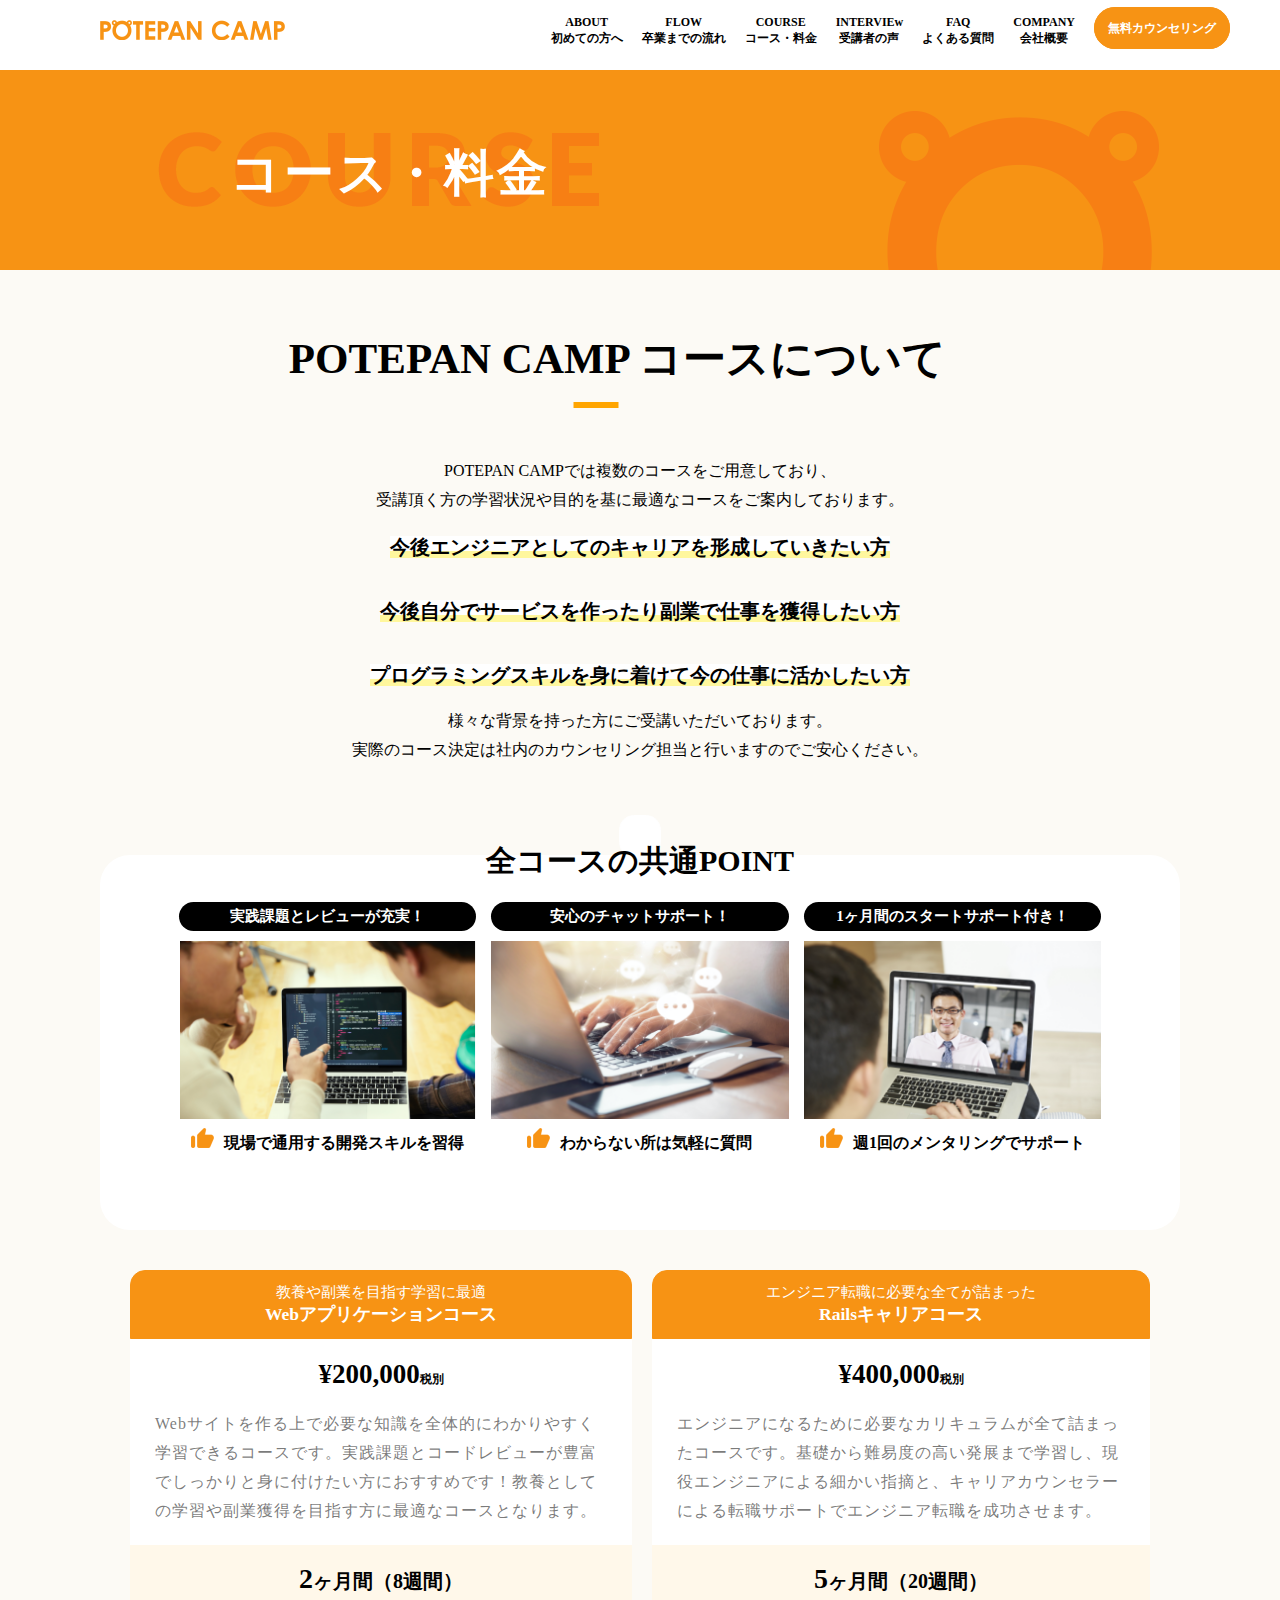
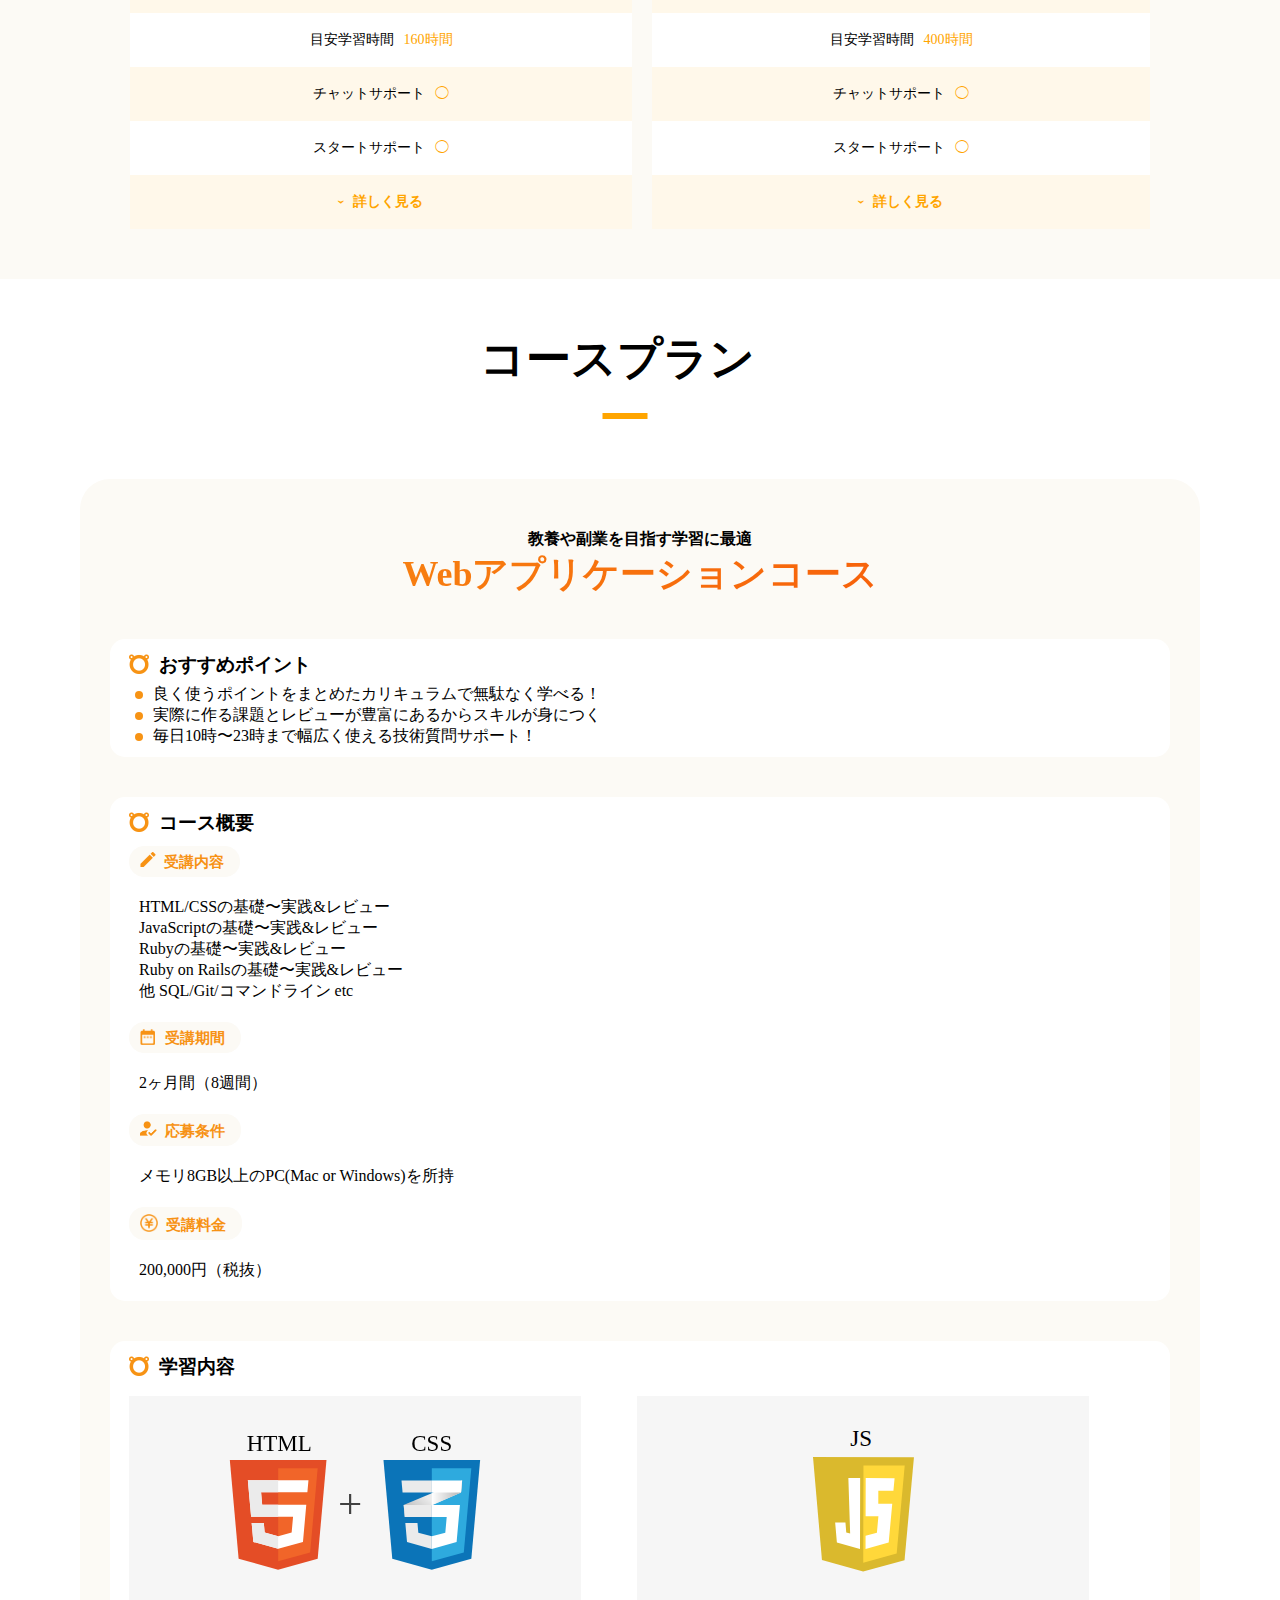
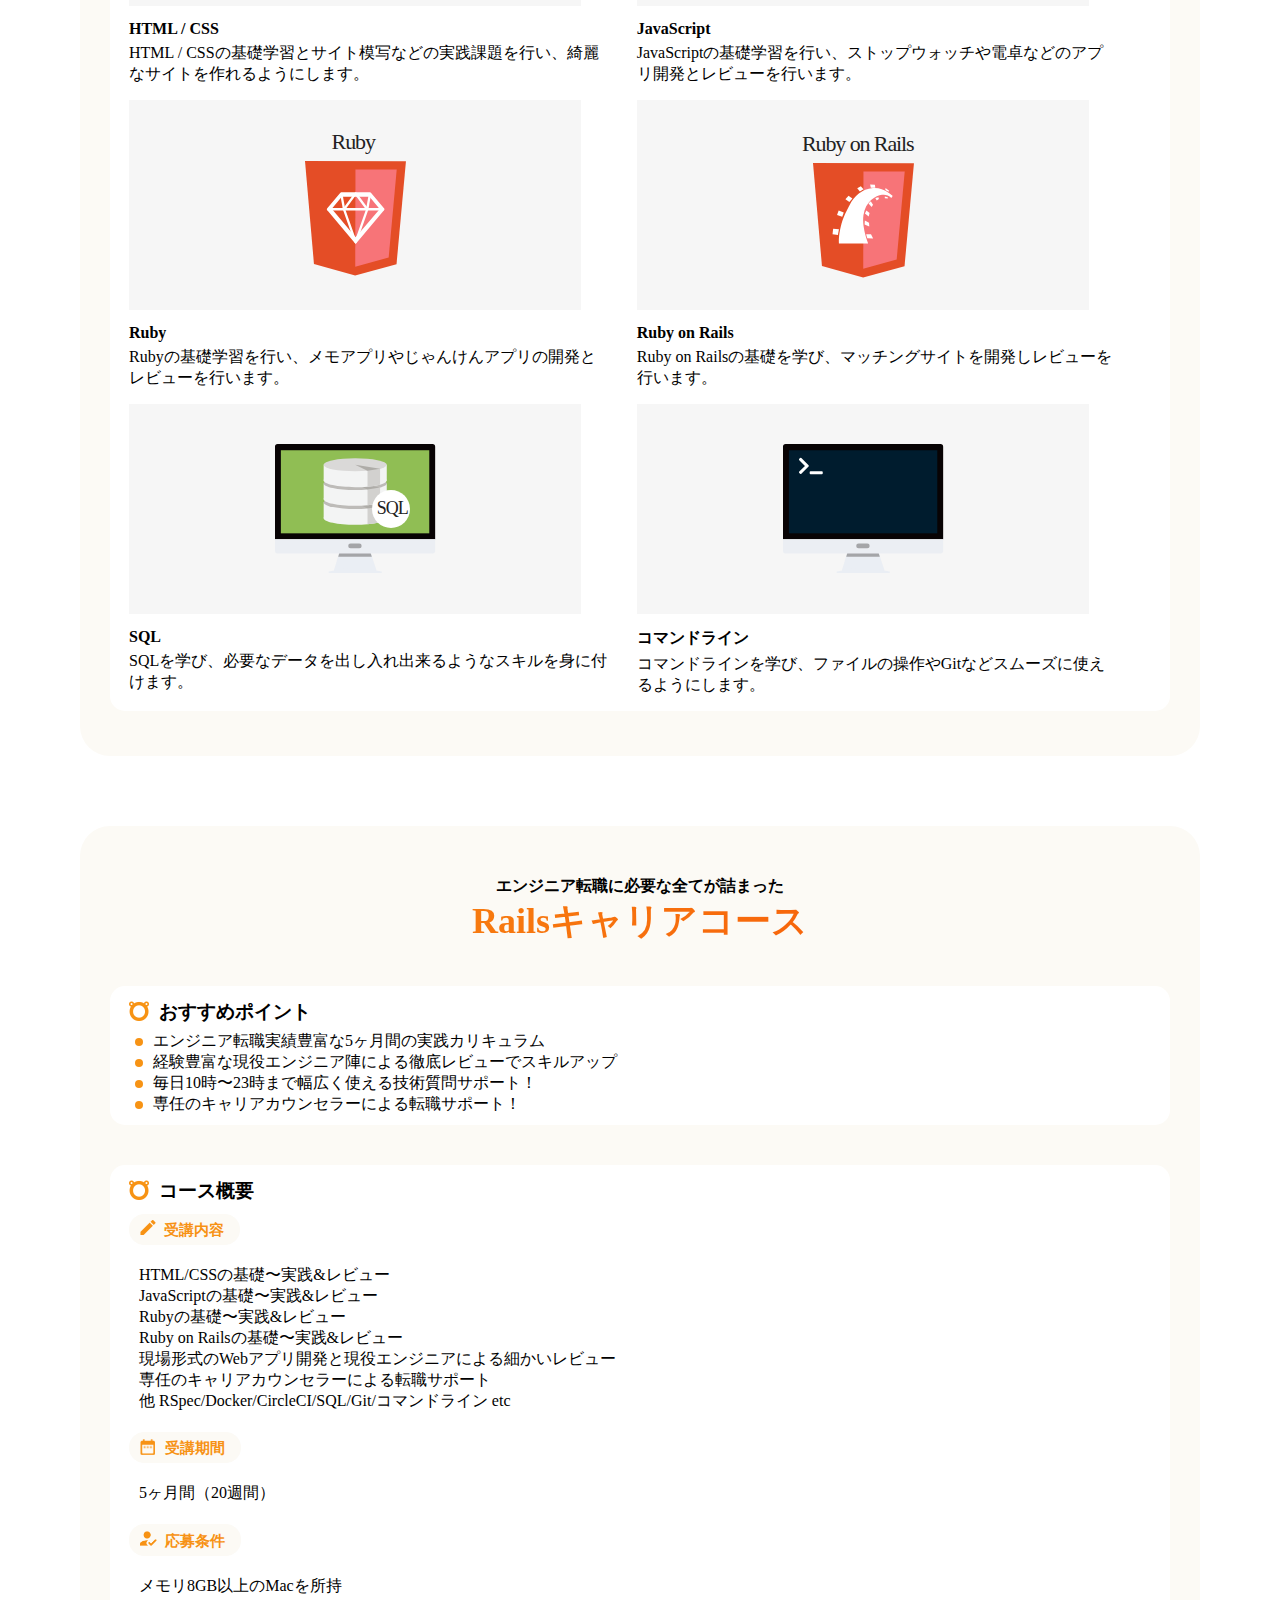
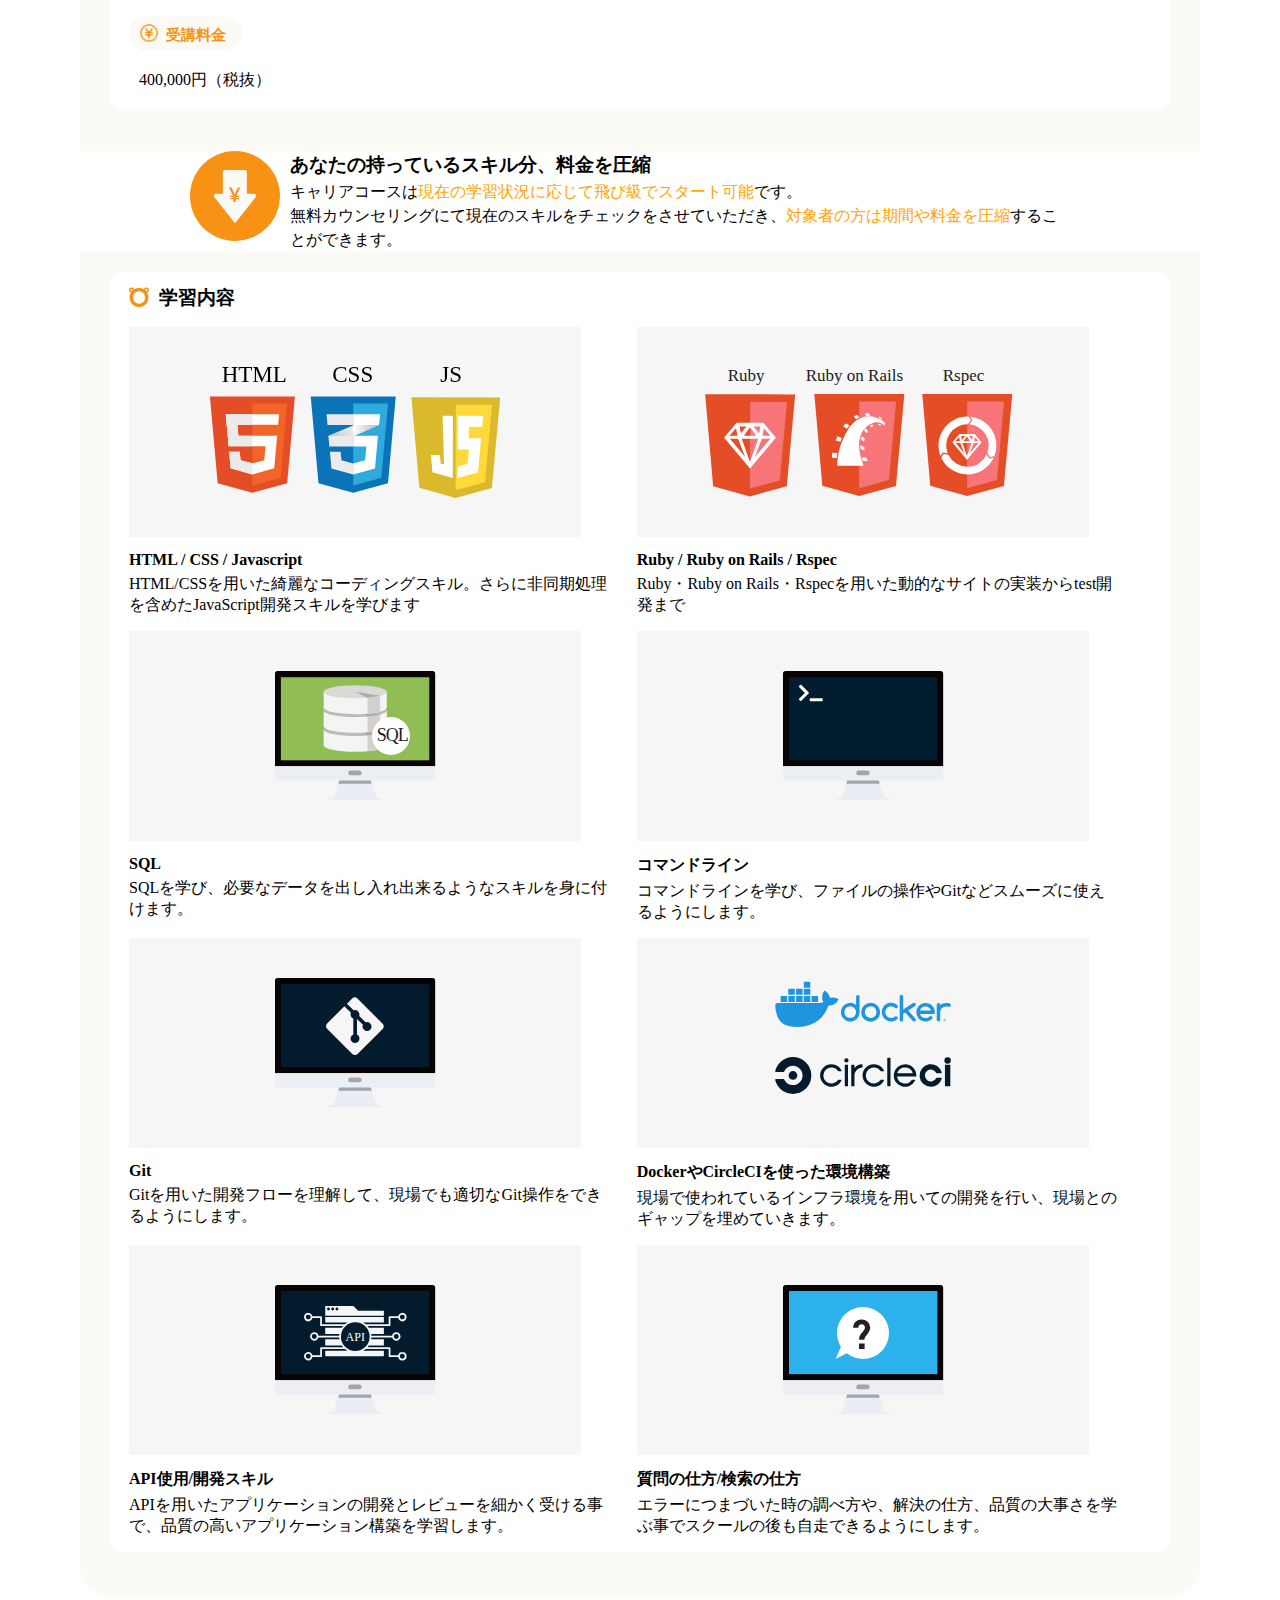
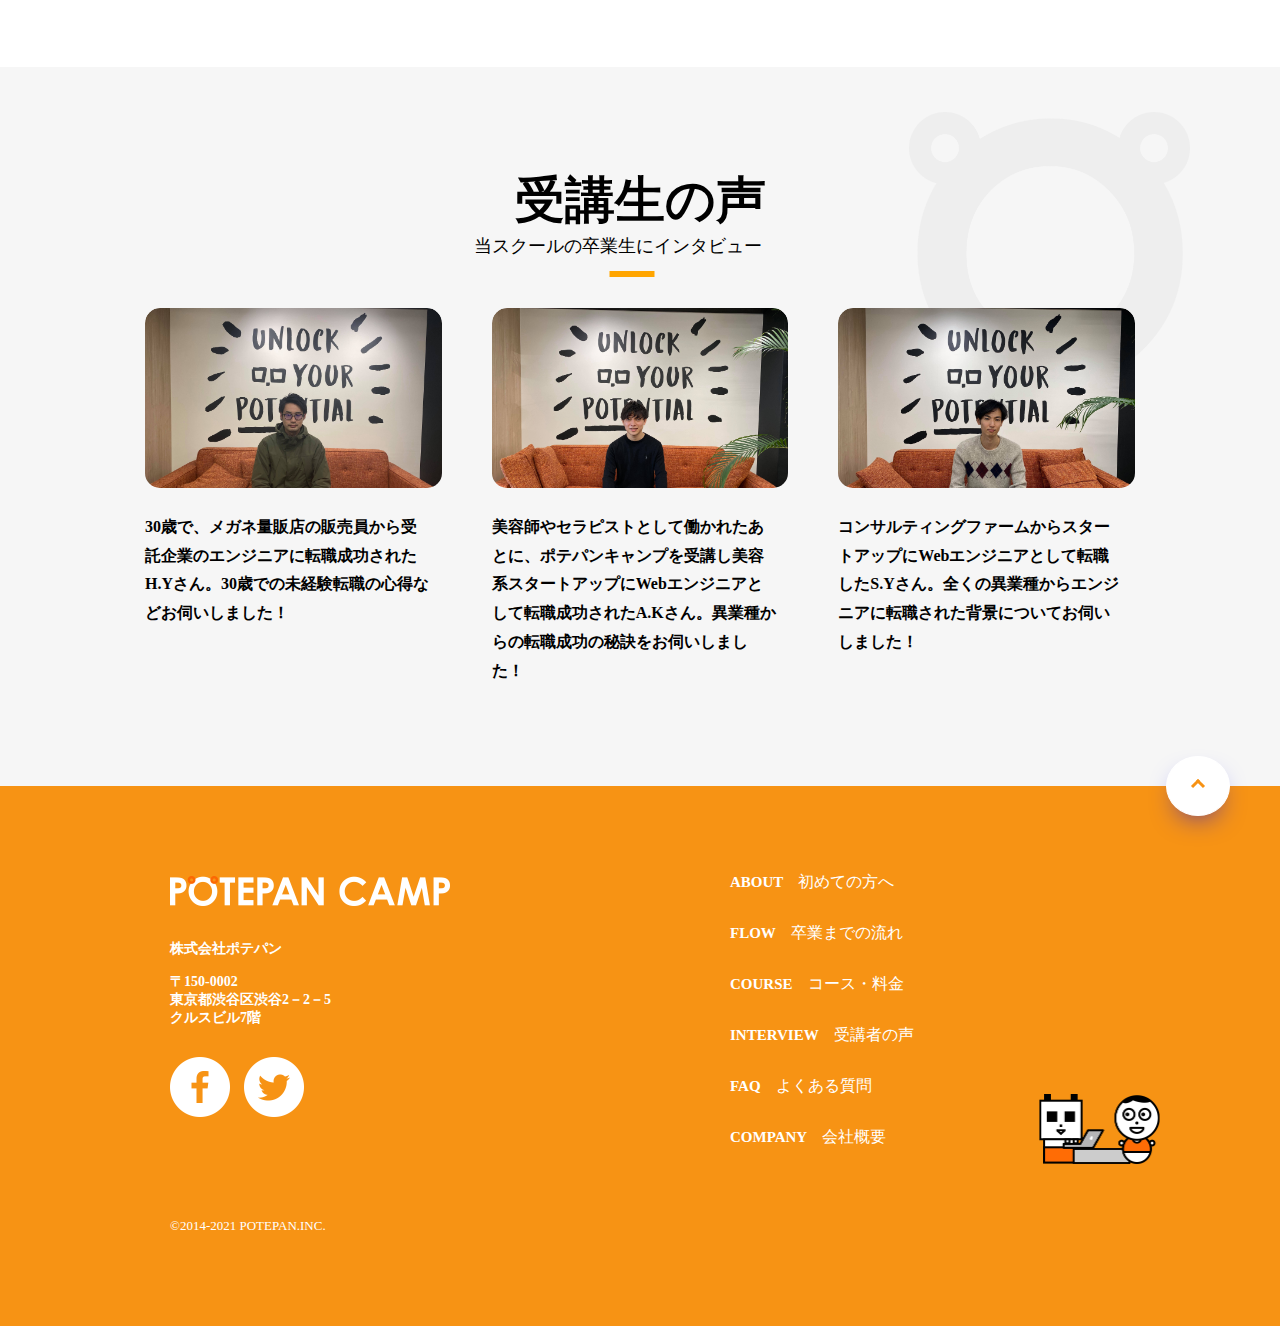
==== potepan課題2/index.html @ 603be6d7 "Add files via upload" ====
<!DOCTYPE html>
<html lang="ja">
  <head>
    <meta charset="UTF-8">
    <meta name="viewport" content="width=device-width, user-scalable=no, initial-scale=1.0, maximum-scale=1.0, minimum-scale=1.0">
    <title>サイト模写</title>
    <link rel="stylesheet" href="style.css">
    <link rel="stylesheet" href="responsive.css">
    <link rel="stylesheet" href="responsive2.css">
  </head>
  <body>
    <!-- ここに記述していきましょう！ -->
    <section class="mein">
      <div class="header">
       <a href="index.html"><img class="header-logo hover-a" src="file/header/p1.png" alt="potepan" width="185" height="20"></a>
      <div class="hamburger-menu">
        <input type="checkbox" id="menu-btn-check">
        <label for="menu-btn-check" class="menu-btn"><span></span></label>  <!-- 棒３本spanで擬似要素作成-->
       <!-- ここからメニュー作成 -->
       <div class="menu-content">
        <div class="header-list">
         <ui>
             <li class="hover-a"><a href="https://camp.potepan.com/about/"><span>ABOUT</span><br>初めての方へ</a></li>
             <li class="hover-a"><a href="https://camp.potepan.com/flow/"><span>FLOW</span><br>卒業までの流れ</a></li>
             <li class="hover-a"><a href="https://camp.potepan.com/course/"><span>COURSE</span><br>コース・料金</a></li>
             <li class="hover-a"><a href="https://camp.potepan.com/interview/"><span>INTERVIEw</span><br>受講者の声</a></li>
             <li class="hover-a"><a href="https://camp.potepan.com/faq/"><span>FAQ</span><br>よくある質問</a></li>
             <li class="hover-a"><a href="https://camp.potepan.com/company/"><span>COMPANY</span><br>会社概要</a></li>
             <li class="hover-a"><a href="https://camp.potepan.com/contact" class="header-mark">無料カウンセリング</a></li>
         </ui>
       </div>
      </div>
       <!-- メニュー終了 -->
      </div>
     </div>
     </section> <!-- BOX1 --><!--ホバー属3 -->
<section class="course-fee">
 <div class="course-box">
  <h1>コース・料金</h1>
 </div>
</section> <!-- BOX2 -->
<section class="main-box">
 <section class="potepan-course">
   <div class="main-head">
     <h1>POTEPAN CAMP <br class="respon"><span class="respon-r">コースについて</span></h1>
    <div class="main-head1">
     <p>POTEPAN CAMPでは複数のコースをご用意しており、<br class="resp-none">受講頂く方の学習状況や目的を基に最適なコースをご案内しております。</p>
     <br class="respon">
     <span class="main-txt">今後エンジニアとしてのキャリアを<br class="respon">形成していきたい方</span>
     <br><br class="respon">
     <span class="main-txt">今後自分でサービスを作ったり<br class="respon">副業で仕事を獲得したい方</span>
     <br><br class="respon">
     <span class="main-txt">プログラミングスキルを身に着けて<br class="respon">今の仕事に活かしたい方</span>
     <br><br class="respon">
     <p>様々な背景を持った方にご受講いただいております。<br class="resp-none">実際のコース決定は社内のカウンセリング担当と行いますのでご安心ください。</p>
    </div>
  </div>
 <div class="main-head2">
  <img class="main-img1" src="file/main/download.png" width="40" height="40">
 <div class="course-box1">
  <h3>全コースの共通POINT</h3>
  <div class="main-head02">
    <ul>
      <li>
        <p class="main-txt1">実践課題とレビューが充実！</p>
        <img src="file/main/main1/detail-cassette-image0.png" width="297.59" height="auto">
        <p class="main-txt2">現場で通用する開発スキルを習得</p>
      </li>
      <li>
        <p class="main-txt1">安心のチャットサポート！</p>
        <img src="file/main/main1/detail-cassette-image01.png" width="297.59" height="auto">
        <p class="main-txt2">わからない所は気軽に質問</p>
      </li>
      <li>
        <p class="main-txt1">1ヶ月間のスタートサポート付き！</p>
        <img src="file/main/main1/detail-cassette-image02.png" width="297.59" height="auto">
        <p class="main-txt2">週1回のメンタリングでサポート</p>
      </li>
    </ul>
  </div>
 </div>
</div>
 <div class="main-head3">
  <div class="main-cose">
    <ul>
      <li>
        <div class="main-head03">
         <div class="main-head003">
          <p>教養や副業を目指す学習に最適</p>
          <h3>Webアプリケーション<br class="respon">コース</h3>
         </div>
          <div class="main-head0003">
             <h1>¥200,000<span>税別</span></h1>
             <p>Webサイトを作る上で必要な知識を全体的にわかりやすく学習できるコースです。実践課題とコードレビューが豊富でしっかりと身に付けたい方におすすめです！教養としての学習や副業獲得を目指す方に最適なコースとなります。</p>
           </div>
           <div class="main-head-txt main-head-txt1"><p class="main-head-txt0"><span>2</span>ヶ月間（8週間）</p></div>
           <div class="main-head-txt main-head-txt2"><p>目安学習時間<span>160時間</span></p></div>
           <div class="main-head-txt main-head-txt1"><p>チャットサポート<span>◯</span></p></div>
           <div class="main-head-txt main-head-txt2"><p>スタートサポート<span>◯</span></p></div>
           <div class="main-head-txt main-head-txt1"><a class="main-head-txt00" href="#webapp">詳しく見る</a></div>
        </div>
      </li>
      <li>
      <div class="main-head03">
        <div class="main-head003">
          <p>エンジニア転職に必要な全てが詰まった</p>
          <h3>Railsキャリアコース</h3>
        </div>
          <div class="main-head0003">
            <h1>¥400,000<span>税別</span></h1>
            <p>エンジニアになるために必要なカリキュラムが全て詰まったコースです。基礎から難易度の高い発展まで学習し、現役エンジニアによる細かい指摘と、キャリアカウンセラーによる転職サポートでエンジニア転職を成功させます。</p>
           </div>
           <div class="main-head-txt main-head-txt1"><p class="main-head-txt0"><span>5</span>ヶ月間（20週間）</p></div>
           <div class="main-head-txt main-head-txt2"><p>目安学習時間<span>400時間</span></p></div>
           <div class="main-head-txt main-head-txt1"><p>チャットサポート<span>◯</span></p></div>
           <div class="main-head-txt main-head-txt2"><p>スタートサポート<span>◯</span></p></div>
           <div class="main-head-txt main-head-txt1"><a class="main-head-txt00" href="#railsapp">詳しく見る</a></div>
      </div>
      </li>
    </ul>
  </div>
 </div>
 </section>       <!-- 後作成後で a hrefのリンクをクラスで貼り付けする -->
</section>
<section class="course-plan">
 <h1>コースプラン</h1>
  <div class="Webapp-course" id="webapp">   <!--h3にポテパンマークを統一して入れる-->
    <p class="Webapp-course1">教養や副業を目指す学習に最適</p>
    <h2>Webアプリケーション<br class="respon">コース</h2>
     <div class="Webapp-box">
       <h3 class="Webapp-icon">おすすめポイント</h3>
      <div class="webapp-box1">
       <ul>
         <li>良く使うポイントをまとめたカリキュラムで無駄なく学べる！</li>
         <li>実際に作る課題とレビューが豊富にあるからスキルが身につく</li>
         <li>毎日10時〜23時まで幅広く使える技術質問サポート！</li>
       </ul>
      </div>
     </div>
     <div class="Webapp-box respon-center">
       <h3 class="Webapp-icon Webapp">コース概要</h3>
       <p class="Webapp-icon1 webapp-color">受講内容</p>
        <div class="web-text">
         <p>HTML/CSSの基礎〜実践&レビュー</p>
         <p>JavaScriptの基礎〜実践&レビュー</p>
         <p>Rubyの基礎〜実践&レビュー</p>
         <p>Ruby on Railsの基礎〜実践&レビュー</p>
         <p>他 SQL/Git/コマンドライン etc</p>
        </div>
       <p class="Webapp-icon2 webapp-color">受講期間</p>
       <p class="web-text">2ヶ月間（8週間）</p>
       <p class="Webapp-icon3 webapp-color">応募条件</p>
       <p class="web-text">メモリ8GB以上のPC(Mac or Windows)を所持</p>
       <p class="Webapp-icon4 webapp-color">受講料金</p>
       <p class="web-text">200,000円（税抜）</p>
     </div>

     <div class="Webapp-box">
       <h3 class="Webapp-icon">学習内容</h3>
      <div class="web-flex-wrap">
       <ul>
         <li>
        <div class="x1">
         <img src="file/main/webapp-course/thumbnail-html5+ss3.svg">
         <h4>HTML / CSS</h4>
         <p>HTML / CSSの基礎学習とサイト模写などの実践課題を行い、綺麗なサイトを作れるようにします。</p>
        </div>
         </li>
         <li>
        <div class="x1">
          <img src="file/main/webapp-course/thumbnail-js.svg">
          <h4>JavaScript</h4>
          <p>JavaScriptの基礎学習を行い、ストップウォッチや電卓などのアプリ開発とレビューを行います。</p>
        </div>
        </li>
        <li>
        <div class="x1">
         <img src="file/main/webapp-course/thumbnail-ruby.svg">
         <h4>Ruby</h4>
         <p>Rubyの基礎学習を行い、メモアプリやじゃんけんアプリの開発とレビューを行います。</p>
        </div>
        </li>
        <li>
        <div class="x1">
          <img src="file/main/webapp-course/thumbnail-rubyonrails.svg">
          <h4>Ruby on Rails</h4>
          <p>Ruby on Railsの基礎を学び、マッチングサイトを開発しレビューを行います。</p>
        </div>
        </li>
        <li>
        <div class="x1">
          <img src="file/main/webapp-course/thumbnail-sql.svg">
          <h4>SQL</h4>
          <p>SQLを学び、必要なデータを出し入れ出来るようなスキルを身に付けます。</p>
        </div>
        </li>
        <li>
        <div class="x1">
          <img src="file/main/webapp-course/thumbnail-commandline.svg">
          <h4>コマンドライン</h4>
          <p>コマンドラインを学び、ファイルの操作やGitなどスムーズに使えるようにします。</p>
        </div>
        </li>
       </ul>
      </div>
     </div>
  </div>

  <div class="Webapp-course" id="railsapp">
    <p class="Webapp-course1">エンジニア転職に必要な全てが詰まった</p>
    <h2>Railsキャリアコース</h2>
     <div class="Webapp-box">
       <h3 class="Webapp-icon">おすすめポイント</h3>
      <div class="webapp-box1">
       <ul>
         <li>エンジニア転職実績豊富な5ヶ月間の実践カリキュラム</li>
         <li>経験豊富な現役エンジニア陣による徹底レビューでスキルアップ</li>
         <li>毎日10時〜23時まで幅広く使える技術質問サポート！</li>
         <li>専任のキャリアカウンセラーによる転職サポート！</li>
       </ul>
      </div>
     </div>
     <div class="Webapp-box respon-center">
       <h3 class="Webapp-icon Webapp">コース概要</h3>
       <p class="Webapp-icon1 webapp-color">受講内容</p>
        <div class="web-text">
         <p>HTML/CSSの基礎〜実践&レビュー</p>
         <p>JavaScriptの基礎〜実践&レビュー</p>
         <p>Rubyの基礎〜実践&レビュー</p>
         <p>Ruby on Railsの基礎〜実践&レビュー</p>
         <p>現場形式のWebアプリ開発と現役エンジニアによる細かいレビュー</p>
         <p>専任のキャリアカウンセラーによる転職サポート</p>
         <p>他 RSpec/Docker/CircleCI/SQL/Git/コマンドライン etc</p>
        </div>
       <p class="Webapp-icon2 webapp-color">受講期間</p>
       <p class="web-text">5ヶ月間（20週間）</p>
       <p class="Webapp-icon3 webapp-color">応募条件</p>
       <p class="web-text">メモリ8GB以上のMacを所持</p>
       <p class="Webapp-icon4 webapp-color">受講料金</p>
       <p class="web-text">400,000円（税抜）</p>
     </div>
      <div class="rails-plan">
        <img src="file/main/rails-couse/icon-pricedown.svg">
        <p class="reails-plan1">あなたの持っている<br class="respon">スキル分、料金を圧縮</p>
        <p>キャリアコースは<span>現在の学習状況に応じて飛び級でスタート可能</span>です。
        <br>無料カウンセリングにて現在のスキルをチェックをさせていただき、<span>対象者の方は期間や料金を圧縮</span>することができます。</p>
      </div>

     <div class="Webapp-box">
       <h3 class="Webapp-icon">学習内容</h3>
      <div class="web-flex-wrap">
       <ul>
         <li>
        <div class="x1">
         <img src="file/main/rails-couse/thumbnail-html5+ss3+js.svg">
         <h4>HTML / CSS / Javascript</h4>
         <p>HTML/CSSを用いた綺麗なコーディングスキル。さらに非同期処理を含めたJavaScript開発スキルを学びます</p>
        </div>
         </li>
         <li>
        <div class="x1">
          <img src="file/main/rails-couse/thumbnail-ruby+rubyonrails+rspec.svg">
          <h4>Ruby / Ruby on Rails / Rspec</h4>
          <p>Ruby・Ruby on Rails・Rspecを用いた動的なサイトの実装からtest開発まで</p>
        </div>
        </li>
        <li>
        <div class="x1">
         <img src="file/main/rails-couse/thumbnail-sql-1.svg">
         <h4>SQL</h4>
         <p>SQLを学び、必要なデータを出し入れ出来るようなスキルを身に付けます。</p>
        </div>
        </li>
        <li>
        <div class="x1">
          <img src="file/main/rails-couse/thumbnail-commandline-1.svg">
          <h4>コマンドライン</h4>
          <p>コマンドラインを学び、ファイルの操作やGitなどスムーズに使えるようにします。</p>
        </div>
        </li>
        <li>
        <div class="x1">
          <img src="file/main/rails-couse/thumbnail-git.svg">
          <h4>Git</h4>
          <p>Gitを用いた開発フローを理解して、現場でも適切なGit操作をできるようにします。</p>
        </div>
        </li>
        <li>
        <div class="x1">
          <img src="file/main/rails-couse/thumbnail-docker+circleci.svg">
          <h4>DockerやCircleCIを使った環境構築</h4>
          <p>現場で使われているインフラ環境を用いての開発を行い、現場とのギャップを埋めていきます。</p>
        </div>
        </li>
        <li>
          <div class="x1">
            <img src="file/main/rails-couse/thumbnail-api.svg">
            <h4>API使用/開発スキル</h4>
            <p>APIを用いたアプリケーションの開発とレビューを細かく受ける事で、品質の高いアプリケーション構築を学習します。</p>
          </div>
          </li>
          <li>
            <div class="x1">
              <img src="file/main/rails-couse/thumbnail-faq.svg">
              <h4>質問の仕方/検索の仕方</h4>
              <p>エラーにつまづいた時の調べ方や、解決の仕方、品質の大事さを学ぶ事でスクールの後も自走できるようにします。</p>
            </div>
            </li>
       </ul>
      </div>
     </div>
 </div>    <!-- 構造はWebapp-courseを丸コピする -->
</section>
<section class="student-box">
  <h1>受講生の声</h1>
  <p class="student-box2 respon-none">当スクールの卒業生にインタビュー</p>
 <div class="student-img">
   <ul>
     <li class="hover-d"><a href="https://camp.potepan.com/interview/691">
    <div class="hover-box">
     <img class="student-img0" src="file/third-header/131478795_397238574816551_3842722825712242700_n.jpg"">
    </div>
    <p class="student-img4">30歳で、メガネ量販店の販売員から受託企業のエンジニアに転職成功されたH.Yさん。30歳での未経験転職の心得などお伺いしました！</p>
    </a></li>
     <li class="hover-d"><a href="https://camp.potepan.com/interview/682">
      <div class="hover-box">
      <img class="student-img0" src="file/third-header/131642156_424437235605511_6615809243046174971_n-2.jpg">
      </div>
     <p class="student-img4">美容師やセラピストとして働かれたあとに、ポテパンキャンプを受講し美容系スタートアップにWebエンジニアとして転職成功されたA.Kさん。異業種からの転職成功の秘訣をお伺いしました！</p>
     </a></li>
     <li class="hover-d"><a href="https://camp.potepan.com/interview/675">
      <div class="hover-box">
      <img class="student-img0" src="file/third-header/坂本さん.jpg">
      </div>
     <p class="student-img4">コンサルティングファームからスタートアップにWebエンジニアとして転職したS.Yさん。全くの異業種からエンジニアに転職された背景についてお伺いしました！</p>
     </a></li>
   </ul>
 </div>
</section>   <!--BOX6ホバー拡大属3 ホバー属1 -->
<section class="footer">
  <a class="potepan-top-log hover-b" href="file:///Users/ootakekouken/Desktop/HTML%EF%BC%BFCSS/potepan/index.html"><span>a</span></a>
  <div class="footer-marginbox">
   <div class="fotter-left">
    <img class="hover-a" src="file/foot/footer-logo.png" width="auto" height="30">
     <div class="footer-leftbox">
    <p class="footer-left1">株式会社ポテパン</p>
    <p>〒150-0002</p>
    <p>東京都渋谷区渋谷2－2－5</p>
    <p>クルスビル7階</p>
     </div>

    <a href="https://www.facebook.com/potepan1/"><img class="potepan-img hover-a" src="file/foot/footer-social-facebook.png" width="auto" height="60"></a>
    <a href="https://twitter.com/potepan0901"><img class="hover-a" src="file/foot/footer-social-twitter.png" width="auto" height="60"></a>
   </div>
   <div class="fotter-right">
    <ul>
    <li><a href="https://camp.potepan.com/about/"><span>ABOUT</span>初めての方へ</a></li>
    <li><a href="https://camp.potepan.com/flow/"><span>FLOW</span>卒業までの流れ</a></li>
    <li><a href="https://camp.potepan.com/course/"><span>COURSE</span>コース・料金</a></li>
    <li><a href="https://camp.potepan.com/interview/"><span>INTERVIEW</span>受講者の声</a></li>
    <li><a href="https://camp.potepan.com/faq/"><span>FAQ</span>よくある質問</a></li>
    <li><a href="https://camp.potepan.com/company/"><span>COMPANY</span>会社概要</a></li>
    </ul>
  </div>
  <img class="potepan-img1" src="file/foot/footer-potepanda.png" width="121" height="70">
  <p class="fotter-bottom">©2014-2021 POTEPAN.INC.</p>
  </div>
  <div class="respon-border"></div>
</section><!-- BOX8 --><!--ホバー属3 button属1 済-->
  </body>
</html>
---- potepan課題2/style.css ----
html, body, div, span, applet, object, iframe,
h1, h2, h3, h4, h5, h6, p, blockquote, pre,
a, abbr, acronym, address, big, cite, code,
del, dfn, em, img, ins, kbd, q, s, samp,
small, strike, strong, sub, sup, tt, var,
b, u, i, center,
dl, dt, dd, ol,/*  ul, li, */
fieldset, form, label, legend,
table, caption, tbody, tfoot, thead, tr, th, td,
article, aside, canvas, details, embed, 
figure, figcaption, footer, header, hgroup, 
menu, nav, output, ruby, section, summary,
time, mark, audio, video {
	margin: 0;
	padding: 0;
}
a{
  text-decoration: none;
}
li{
  list-style: none;
}
ul{
  display: block;
    list-style-type: disc;
    margin-block-start: 1em;
    margin-block-end: 1em;
    margin-inline-start: 0px;
    margin-inline-end: 0px;
    padding-inline-start: 0px;
}
  /* BOX1 */

  .mein{
    width: 100%;
    height:  70px;
    background-color:white;
    position: relative;
  }
  
  .header{
    padding-top:20px;
    padding-left: 100px;
    display: inline-block;
  }
  .header-list{
    float: right;
    /* padding-left: 220px; */
   position: absolute;
    right:50px;
    top: 15px;
  }
  .header-list a{
    color:black;
  }
  .header-list a.header-mark{
    color:white;
  }
  .header-list li{
    display: inline-block;
    padding-left:15px;
    font-size:12px;
    font-weight:600;
    text-align: center;
  }
  .header-list span{
    font-size:12px;
    font-weight: bold;
  }
  .header-mark{
    position: relative;
    top:-10px;
    /* margin-right: 160px; */
    border: solid 1px #f79314;
    padding: 13px;
    border-radius: 30px;
    color: white;
    background-color: #f79314;
  }
    /* BOX1 */
.course-fee{
  width: 100%;
  height: 200px;
  background-image: url(file/course-burner/download.png);
  background-repeat: no-repeat;
  background-position: center;
  background-size: 1440px;
}
.course-box{
  color: white;
  font-size: 25px;
  letter-spacing:3px;
  padding-left: 230px;
  padding-top:70px;
}
  /* BOX2 */
  /* potepan-course  BOX*/
.main-box{
  width: 100%;
  background-color: #fcfaf5;                          /* #fcfaf5 */
  padding-bottom: 50px;
}
.potepan-course{
  margin: 0 100px;
}
.main-head{
  text-align: center;
  line-height: 1.8;
  padding-top: 50px;
}
.main-head h1::after{
  content: '';
  position: relative;
  top: 35px;
  left: -350px;
  bottom: -25px;/*線の上下位置*/
  display: inline-block;
  width: 45px;/*線の長さ*/
  height: 6px;/*線の太さ*/
  -webkit-transform: translateX(-50%);
  transform: translateX(-50%);/*位置調整*/
  background-color: orange;/*線の色*/
}
.main-head h1{
  font-size:43px;
  font-weight:bold;
  margin-bottom: 60px;
}
.main-txt{
line-height: 3.2;
font-size: 20px;
font-weight: bold;
background: linear-gradient(white 70%,#fff79d 70%, #fff79d);
}
.main-head2{
  width: 100%;                                 /* 後で整理する */
  margin-top: 90px;
  /* margin-bottom: 100px; */                   /* 後で整理する */
  text-align: center;
  background-color: white;
  border-radius: 30px;
}
.course-box1{
  position: relative;
  top:-60px;
}
.main-img1{
  color: white;
  background: white;
  position: relative;
  top:-40px;
  padding:20px;
  border: solid 1px white;
  border-radius: 35%;
}
.main-head2 h3{
  font-size: 30px;
  height: 5px;
}
.main-head02{
  display: flex;
  margin-top: 40px;
  justify-content: space-around;
}
.main-head02 li{
  float: left;
  margin-left: 15px;
}
.main-head02 li:first-child{
  margin-left: 0px;
}
.main-txt1{
 font-size: 15px;
 font-weight: bold;
 color: white;
 padding: 5px 20px;
 margin-bottom: 10px;
 background-color: black;
 border-radius: 30px;
}
.main-txt2{
 font-weight: bold;
 margin-top: 5px;
}
.main-txt2::before{
  background-image: url(file/main/main1/download-1.png);
  background-repeat: no-repeat;
  background-size: 100%;
  width: 23px;
  height: 20px;
  content: '';
  display: inline-block;
    margin-right: 10px;
}
  /* main-head3  BOX*/
.main-head3{
  margin-top: 30px;
}
.main-cose{
 display: flex;
 justify-content: space-around;
 margin: 0 5px;
}
.main-cose ul{
  display: flex;
  margin: 0 25px;                               /* 外側横幅修正 */
}
.main-cose li{
 float: left;
 margin-left: 20px;
}
.main-cose li:first-child{
 margin-left: 0px;
}
.main-head03{
 text-align: center;
}
.main-head003{
  font-size: 15px;
  padding: 12px 20px;
  margin-top: 10px;
  border: solid 1px #F79314;
  background-color: #F79314;
  border-radius: 15px 15px 0 0;
  color: white;
}
.main-head0003{
  background-color: white;
}
.main-head0003 h1{
 font-size: 27px;
 font-weight: 600;
 padding: 20px 0;
}
.main-head0003 span{
 font-size: 12px;
}
.main-head0003 p{
 color: #22222299;;
 margin: 0 25px;
 line-height: 1.8;
 letter-spacing:1px;
 text-align: start;
 padding-bottom: 20px;
}
.main-head-txt{
  padding: 18px;
  font-size: 14px;
}
.main-head-txt span{
 color: orange;
 margin-left: 10px;
}
.main-head-txt1{
  background-color: #fff8ea;
}
.main-head-txt2{
  background-color: white;
}
.main-head-txt0{
  font-size: 20px;
  font-weight: bold;
}
.main-head-txt0 span{
  color: black;
  font-size: 28px;
  margin-left: 0px;
}
.main-head-txt00{
  color: orange;
  font-weight: bold;
}
.main-head-txt00::before{                      /* 学習する */       
  content: "\203A";
  transform: matrix(0, 1, -1, 0, 0, 0);
  display: inline-block;
  font-weight: bold;
  margin-right: 10px;
}
                  /* BOX3 */
                  /* コースプラン */
.course-plan{
  text-align: center;
}
.course-plan h1{
  font-size: 45px;
  margin: 50px 0 90px;
}
.course-plan h1::after{
  content: '';
  position: relative;
  top: 45px;
  left: -130px;
  bottom: -25px;/*線の上下位置*/
  display: inline-block;
  width: 45px;/*線の長さ*/
  height: 6px;/*線の太さ*/
  -webkit-transform: translateX(-50%);
  transform: translateX(-50%);/*位置調整*/
  background-color: orange;/*線の色*/
}
.Webapp-course{
  background-color: #fcfaf5;
  margin: 0 80px;
  border-radius: 30px;
  padding-bottom: 5px;                                      /* 後で微調整消してOK */
  margin-bottom: 70px;
}
.Webapp-course1{
font-weight: bold;
padding-top: 50px;
}
.Webapp-course h2{
font-size: 36px;
margin-bottom: 40px;
color:#f79214;
background: -webkit-linear-gradient(-40deg, #f79214, #f74e06);
-webkit-background-clip: text;
-webkit-text-fill-color: transparent;
}
.Webapp-box{
  text-align: start;
  margin: 0 30px 40px;
  padding: 7px 19px 0;
  border-radius: 15px;
  background-color: white;
}
.webapp-box1{
position: relative;
top:-10px;
}
.Webapp{
  padding-bottom: 10px;
}
.webapp-box1 li::before{
  content: '';
    display: inline-block;
    min-width: 8px;
    height: 8px;
    margin-right: 10px;
    border-radius: 50%;
    background-color: #f79314;
    margin-left: 6px;
}
.Webapp-icon::before{
  background-image: url(file/main/download.png);
  background-repeat: no-repeat;
  background-size: 100%;
  width: 20px;
  height: 20px;
  content: '';
  display: inline-block;
  margin-top: 5px;
  margin-right: 10px;
  position: relative;
  top: 3px;
}
.webapp-color{
 font-size: 15px;
 display: inline-block;
 font-weight: bold;
 color: #f79214;
 background-color: #fcfaf5;
 padding: 4px 15px 4px 10px;
 border: solid 1px #fcfaf5;
 border-radius: 15px;
}

.Webapp-icon1::before{
  background-image: url(file/main/main2/download-3.png);
  background-repeat: no-repeat;
  background-size: 100%;
  width: 16px;
  height: 16px;
  content: '';
  display: inline-block;
  margin-right:8px;
}
.Webapp-icon2::before{
  box-sizing: border-box;
  background-image: url(file/main/main2/download-4.png);
  background-repeat: no-repeat;
  background-size:90%;
  width: 17px;
  height: 16px;
  content: '';
  display: inline-block;
  margin-right:8px;
  position: relative;
  top:2px;
}
.Webapp-icon3::before{
  background-image: url(file/main/main2/download-5.png);
  background-repeat: no-repeat;
  background-size: 100%;
  width: 17px;
  height: 17px;
  content: '';
  display: inline-block;
  margin-right:8px;
  position: relative;
  top:2px;
}
.Webapp-icon4::before{
  background-image: url(file/main/main2/download-6.png);
  background-repeat: no-repeat;
  background-size: 100%;
  width: 18px;
  height: 18px;
  content: '';
  display: inline-block;
  margin-right:8px;
  position: relative;
  top:2px;
}
.web-text{
  padding: 20px 0;
  padding-left: 10px;
}
.web-flex-wrap ul{
  display: flex;
  flex-wrap:wrap
}
.web-flex-wrap li{
  width: 49%;
  text-align: start;
  margin-right: 7px;
}
.x1 h4{
margin-top: 10px;
margin-bottom: 5px;
}
.x1 p{
 margin-right: 20px;
 padding-bottom: 15px;
}

.rails-plan{
display: inline-block;
text-align: start;
background-color: white;
padding:10px 0;
padding: 0 120px;
margin-bottom: 20px;
}
.rails-plan img{
  float: left;
  /* padding-right: 10px; */
  position: relative;
  left: -10px;
}
.rails-plan span{
  color: orange;
}
.rails-plan p{
  /* font-size: 16px; */
  padding:0 18px;
  line-height:1.5;
}
.reails-plan1{
  font-size: 19px;
  font-weight: bold;
}


      /* BOX6 */
.student-box{
  padding-top:50px;
  text-align: center;
  background-color: #f6f6f6;
  background-image: url(file/third-header/download.png);
  background-repeat: no-repeat;
  background-size: 281px 275px;
  background-position: right 90px top 45px;
}
.student-box h1{
  font-size: 50px;
  margin-top: 50px;
}
.student-box2{
  font-size: 18px;
  margin-bottom: 50px;
}
.student-box2::after{
  content: '';
  position: relative;
  left: -130px;
  bottom: -25px;/*線の上下位置*/
  display: inline-block;
  width: 45px;/*線の長さ*/
  height: 6px;/*線の太さ*/
  -webkit-transform: translateX(-50%);
  transform: translateX(-50%);/*位置調整*/
  background-color: orange;/*線の色*/
}
.student-img ul{
  display: flex;
    margin-inline-start: 0px;
    max-width: 1140px;
    padding-left: 50px;
    padding-right: 50px;
    margin-left: auto;
    margin-right: auto;
    margin-bottom: 0px;
}
.student-img{
 text-align: center;
}
.student-img li{
  padding:0 25px;
  width: calc(100% / 3);
}
.student-img1{
  position: relative;
  top:-145px;
  left: -10px;
  margin: 0 10px;
  padding: 50px 25px 20px;
  background: linear-gradient(to top, rgba(0, 0, 0, 0.8) 55%, rgba(30, 30, 30, 0.7), rgba(50, 50, 50, 0));
}
.student-img2{
  font-weight: bold;
  font-size: 15px;
  color: #f79314;
  text-align: start;
  position: relative;
  top: 15px;
}
.student-img2::after{
  content: '';
  position: relative;
  top:-13px;
  right: -135px;
  bottom: -8px;/*線の上下位置*/
  display: inline-block;
  width: 270px;/*線の長さ*/
  height: 1px;/*線の太さ*/
  -webkit-transform: translateX(-50%);
  transform: translateX(-50%);/*位置調整*/
  background-color: white;
}
.student-img3{
  display: inline-block;
  text-align: start;
  font-size: 12px;
  font-weight: 500;
  color: white;
}
.student-img3 span{
  font-size: 20px;
  font-weight: 600;
}
.student-img4{
  font-size: 16px;
  font-weight:bold;
  text-align: start;
  /* text-align: justify; */
  color: black;
  line-height: 1.8;
  margin-top: 15px;
  padding-right: 10px;
  margin-bottom: 100px;
}
.student-img5{
  color:white;
  font-size:15px;
  border-radius: 20px;
}
.student-img5 span{
  font-size: 20px;
  letter-spacing:4px;
}
  /* BOX8 */
  .footer{
    /* width: 100%; */
    height: 540px;
    background-color: #f79314;
  }
  .footer-marginbox{
    margin: 0 170px;
    padding-top: 90px;
    padding-bottom: 30px;
  }
  .fotter-left{
   float: left;
   margin-right: 280px;
  color: white;
  font-size: 14px;
  font-weight: bold;
  }
  .footer-leftbox{
    margin: 30px 0;
  }
  .footer-left1{
    margin: 15px 0;
  }
  .fotter-right a{
    color: white;
  }
  .fotter-right li{
    /* margin-left:500px; */
    color: white;
    padding-bottom: 30px;
    position: relative;
    top: -20px;
  }
  .fotter-right ul li:last-child{
    text-align: left;
    padding-left: 60px;
    left: 500px;
  }
  .fotter-right span{
    font-size: 15px;
    font-weight: bold;
    padding-right: 15px;
  }
  .potepan-img{
    padding-right: 10px;
  }
  .potepan-img0{
    z-index: 1;
  }
  .potepan-img1{
    float: right;
    position: relative;
    bottom: 120px;
    left: 50px;
  }
  .fotter-bottom{
    margin-top: 20px;
    font-size: 13px;
    color: white;
  }
  /* ボタン作り */
  .potepan-top-log{
    background-color: white;
    border: 1px solid white;
    padding: 20px 26px;
    border-radius: 50%;
    margin-bottom: 10px;
    float: right;
    position: relative;
    right:50px;
    bottom:30px;
    box-shadow: 0 12px 30px -15px;  /* 後で学習する */
  }
  .potepan-top-log span{
    content: '';
    position: relative;
    width: 10px;
    height: 10px;
    border-right: solid 3px #f79214;
    border-top: solid 3px #f79214;
    transform: rotate(315deg);
    display: inline-block;
     /* 下学習する */
    text-decoration: none;
    text-indent: 100%;
    white-space: nowrap;
    overflow: hidden;
  }
      /* BOX1ボタン作り */
       /* 透明型 */
  .hover-a:active{
    transition: 1;
    opacity: 0.2s;
    color: white;
  }
  .hover-a{
    cursor: pointer;
  }
  .hover-a:hover {
    opacity: 0.6;
  }
    /* BOX6  拡大サイズ維持*/
  /* 本家サイトやり方　-失敗-　写真は２枚で構成されhover２枚目が拡大、実行時１枚目が非表示になる */
     /* imgを外側divで制限をかけはみ出した部分を非表示にする */
     .student-img0{
      width: 100%;
      height: 180px;
      object-fit: cover;
      object-position: 50% 0%;
      border-radius: 15px;
    }
    .hover-box{
      width: 100%;
      height: 190px;
      border-radius: 15px;
      overflow: hidden;
    }
  .hover-d img:hover{
    transform: scale(1.1, 1.1);
    transition-duration: 0.3s;
  }
  .hover-d:hover p{
    color: #f79314;
  }
  
    /* BOX7 ただの拡大＋カラー変更 */
    .hover-e img{
      transition: .3s ease-in-out;
    }
    .hover-e img:hover{
      transform: scale(1.1, 1.1);
      color: #f79314;
    }
    .hover-e:hover p{
      color: #f79314;
    }
     /* BOX8 連結ボタンカラー変更 */
  .hover-b:hover{
      background: #f79314;
      border-color: #f79314;
  }
  .hover-b:hover span{
    border-color: white;
  }
       /* 連結方法１ */


       /* レスポンシブ対応スマホ */
body {
  -webkit-text-size-adjust: 100%;
}
*, *:before, *:after {
  -webkit-box-sizing: border-box;
  box-sizing: border-box;
}

.respon{
  display: none;
}
.resp-none{
  display: block;
}

#menu-btn-check {
  display: none;
}
---- potepan課題2/responsive.css ----
@media(max-width:767px){
.mein{
  position:fixed;
  z-index:10;
  background-color: white;
  height: 50px;
}
  .header{
  display: inline-block;
}
  .header-logo{
position: relative;
left: -90px;
top: -5px;
}
/* ハンバーガー作成 */
.menu-btn {
  position: fixed;
  top: 10px;
  right: 10px;
  display: flex;
  height: 35px;                          /* 箱サイズ */
  width: 35px;
  justify-content: center;
  align-items: center;
  z-index: 90;
}
.menu-btn span,
.menu-btn span:before,
.menu-btn span:after {               /* ２番目？ */
  content: '';
  display: block;
  height: 3px;                      /* 太さ */
  width: 25px;                      /* 幅 */
  border-radius: 3px;
  background-color: black;
  position: absolute;
}
.menu-btn span:before {              /* 1番目？ */
  bottom: 8px;
}
.menu-btn span:after {              /* 3番目？ */
  top: 8px;
}
   /* ハンバーガー */
   /* バツ反転 */
#menu-btn-check:checked ~ .menu-btn span {
    background-color: rgba(255, 255, 255, 0);/*メニューオープン時は真ん中の線を透明にする*/
}
#menu-btn-check:checked ~ .menu-btn span::before {
    bottom: 0;
    transform: rotate(45deg);
}
#menu-btn-check:checked ~ .menu-btn span::after {
    top: 0;
    transform: rotate(-45deg);
}
   /* バツ反転 */
   /* 隠し */
#menu-btn-check {
  display: none;
}
    /* 隠し */

  /* ホバー */
.menu-content {
  width: 100%;
  height: 85%;
  position: fixed;
  top:  50px;
  left: 100%;/*leftの値を変更してメニューを画面外へ*/
  z-index: 80;
  background-color: rgba(0, 0, 0, 0.8);
  transition: all 0.5s;/*アニメーション設定*/
}                                                     /* 飛び出し */
.header-list{
  padding-left: 0px;
  display: inline-block;
}
.header-list li{
  padding-left: 0px;
  display: block;
  padding-top: 20px;
  padding-bottom: 15px;
  padding-right: 240px;
}
.header-list span{
  color: white;
  font-size:15px;
  letter-spacing:2px;
  line-height:2.8;
}
.header-list a{
  color: #f79314;
  letter-spacing: spacing 2px;
}
.header-mark{
  padding: 20px 60px;
  font-size: 14px;
}
.header-list li:last-child{
  margin-top: 20px;
}

                                                 
#menu-btn-check:checked ~ .menu-content {
    left: 0;/*メニューを画面内へ*/
}
           /* 多分ここまで */

.main-head02 img{
width: 686px;
}

.course-fee{
  background-image: url(file/Responsive/download.png);
  background-repeat: no-repeat;
  background-position: center;
  width: 100%;
  height: 200px;
  background-size: 100%;
}
.course-box{
  padding-left: 0px;
  text-align: center;
}
.course-box h1{
font-size: 20px;
}
.main-head1{
}
.main-head h1::after{
  left:-80px;
}
.respon-r{
  margin-left: 40px;
}
.respon{
  display: block;
}
.resp-none{
  display: none;
}

.main-head h1{
  font-size: 26px;
}
.main-head p{
    font-size: 15px;
    text-align: start;
    width: 650px;
    position: relative;
    left:-70px;
}
.main-txt{
  font-size: 17px;
  line-height:0;
  margin-bottom: 100px;
}
.course-box1 h3{
  font-size: 20px;
}
.course-box1 h3::before{
  background-image: url(file/main/download.png);
  background-repeat: no-repeat;
  background-size: 100%;
  width: 35px;
  height: 35px;
  content: '';
  display: inline-block;
  margin-top: 5px;
  margin-right: 10px;
  position: relative;
  top: -30px;
  right: -110px;
}
.main-txt2{
  margin-bottom: 35px;
}


.main-cose ul{
  display: inline;
}
.main-cose{
width: 720px;
position: relative;
left: -110px;
}
.course-plan h1{
  font-size: 30px;
}
.course-plan h1::after{
  left: -90px;
}
.Webapp-icon{
  text-align: center;
}
.Webapp-course h2{
  font-size: 25px;
    margin-bottom: 10px;
}
.respon-center{
  text-align: center;
}
.Webapp-course{
  margin:10px;
  text-align: center;
}
.x1 img{
  width: 610px;
}
.x1 p{
  width: 610px;
}
.Webapp-course1{
  margin-top:50px;
}
.webapp-box1 li{
  padding-top:10px;
}
.webapp-box1 li:last-child{
  padding-bottom:10px;
}


.rails-plan{
  margin: 0 30px 30px 30px;
  padding:0px;
}
.rails-plan img{
  float: none;
  left: 270px;
  height: 130px;
  width: 130px;
  padding-top: 20px;
}
.reails-plan1{
  font-size: 19px;
  text-align: center;
  margin: 10px 0;
}

.respon-none{
  display: none;
}
.student-box h1{
  margin-top: 0px;
  margin-bottom: 30px;
  font-size: 25px;
}
.student-box::after{
  content: '';
  position: relative;
  top:-590px;
  left: 15px;
  bottom: -25px;/*線の上下位置*/
  display: inline-block;
  width: 45px;/*線の長さ*/
  height: 6px;/*線の太さ*/
  -webkit-transform: translateX(-50%);
  transform: translateX(-50%);/*位置調整*/
  background-color: orange;/*線の色*/
}
.student-box{
  background-size: 130px 130px;
}


.footer{
  height: 100%;
}
.fotter-right{
  /* order: 1; */
}
.fotter-right li{
  top:-380px;
  left: -120px;
}
.fotter-right ul li:last-child{
  display: inline-block;
  left: -180px;
  /* float: left; */
}
.potepan-img1{
  float: none;
  left: 140px;
  bottom:380px;
}
.respon-border{
  border-bottom: solid 1px white;
  max-width: 850px;
  position: relative;
  bottom:370px;
}
.fotter-left img{
  position: relative;
  top:330px;
  left: 65px;
}
.footer-leftbox{
  position: relative;
  bottom:-330px;
  left: 135px;
}
.potepan-img{
  margin-left:60px;
}
.fotter-bottom{
  margin-left:120px;
}
}
---- potepan課題2/responsive2.css ----
@media(min-width:768px) and (max-width:1080px){
  .mein{
    position:fixed;
    z-index:10;
    background-color: white;
    height: 50px;
  }
    .header{
    display: inline-block;
  }
    .header-logo{
  position: relative;
  left: -90px;
  top: -5px;
  }
  /* ハンバーガー作成 */
  .menu-btn {
    position: fixed;
    top: 10px;
    right: 10px;
    display: flex;
    height: 35px;                          /* 箱サイズ */
    width: 35px;
    justify-content: center;
    align-items: center;
    z-index: 90;
  }
  .menu-btn span,
  .menu-btn span:before,
  .menu-btn span:after {               /* ２番目？ */
    content: '';
    display: block;
    height: 3px;                      /* 太さ */
    width: 25px;                      /* 幅 */
    border-radius: 3px;
    background-color: black;
    position: absolute;
  }
  .menu-btn span:before {              /* 1番目？ */
    bottom: 8px;
  }
  .menu-btn span:after {              /* 3番目？ */
    top: 8px;
  }
     /* ハンバーガー */
     /* バツ反転 */
  #menu-btn-check:checked ~ .menu-btn span {
      background-color: rgba(255, 255, 255, 0);/*メニューオープン時は真ん中の線を透明にする*/
  }
  #menu-btn-check:checked ~ .menu-btn span::before {
      bottom: 0;
      transform: rotate(45deg);
  }
  #menu-btn-check:checked ~ .menu-btn span::after {
      top: 0;
      transform: rotate(-45deg);
  }
     /* バツ反転 */
     /* 隠し */
  #menu-btn-check {
    display: none;
  }
      /* 隠し */
  
    /* ホバー */
  .menu-content {
    width: 100%;
    height: 85%;
    position: fixed;
    top:  50px;
    left: 100%;/*leftの値を変更してメニューを画面外へ*/
    z-index: 80;
    background-color: rgba(0, 0, 0, 0.8);
    transition: all 0.5s;/*アニメーション設定*/
  }                                                     /* 飛び出し */
  .header-list{
    padding-left: 0px;
    display: inline-block;
  }
  .header-list li{
    padding-left: 0px;
    display: block;
    padding-top: 15px;
    padding-bottom: 15px;
    padding-right: 350px;
  }
  .header-list span{
    color: white;
    font-size:15px;
    letter-spacing:2px;
    line-height:2.8;
  }
  .header-list a{
    color: #f79314;
    letter-spacing: spacing 2px;
  }
  .header-mark{
    padding: 20px 60px;
    font-size: 14px;
  }
  .header-list li:last-child{
    margin-top: 20px;
  }
  
                                                   
  #menu-btn-check:checked ~ .menu-content {
      left: 0;/*メニューを画面内へ*/
  }
             /* 多分ここまで */
  
  .main-head02 img{
  width: 279px;
  }
  
  .course-fee{
    height: 300px;
  }
  .course-box{
    padding-left: 0px;
    text-align: center;
  }
  .course-box h1{
    float: left;
    padding-top: 50px;
    padding-left: 170px;
  }
  .course-box1 h3{
    font-size: 20px;
  }
  .course-box1 h3::before{
    background-image: url(file/main/download.png);
    background-repeat: no-repeat;
    background-size: 100%;
    width: 35px;
    height: 35px;
    content: '';
    display: inline-block;
    margin-top: 5px;
    margin-right: 10px;
    position: relative;
    top: -30px;
    right: -110px;
  }
  .main-head2{
    height: 320px;
  }
  .fotter-right li{
    left: -200px;
  }
  .fotter-right ul li:last-child{
    left: 295px;
  }
  .potepan-img1{
    left: 100px;
  }
  .fotter-left{
    position: relative;
    left: -50px;
  }
  .fotter-bottom{
    position: relative;
    left: -50px;
  }
  }
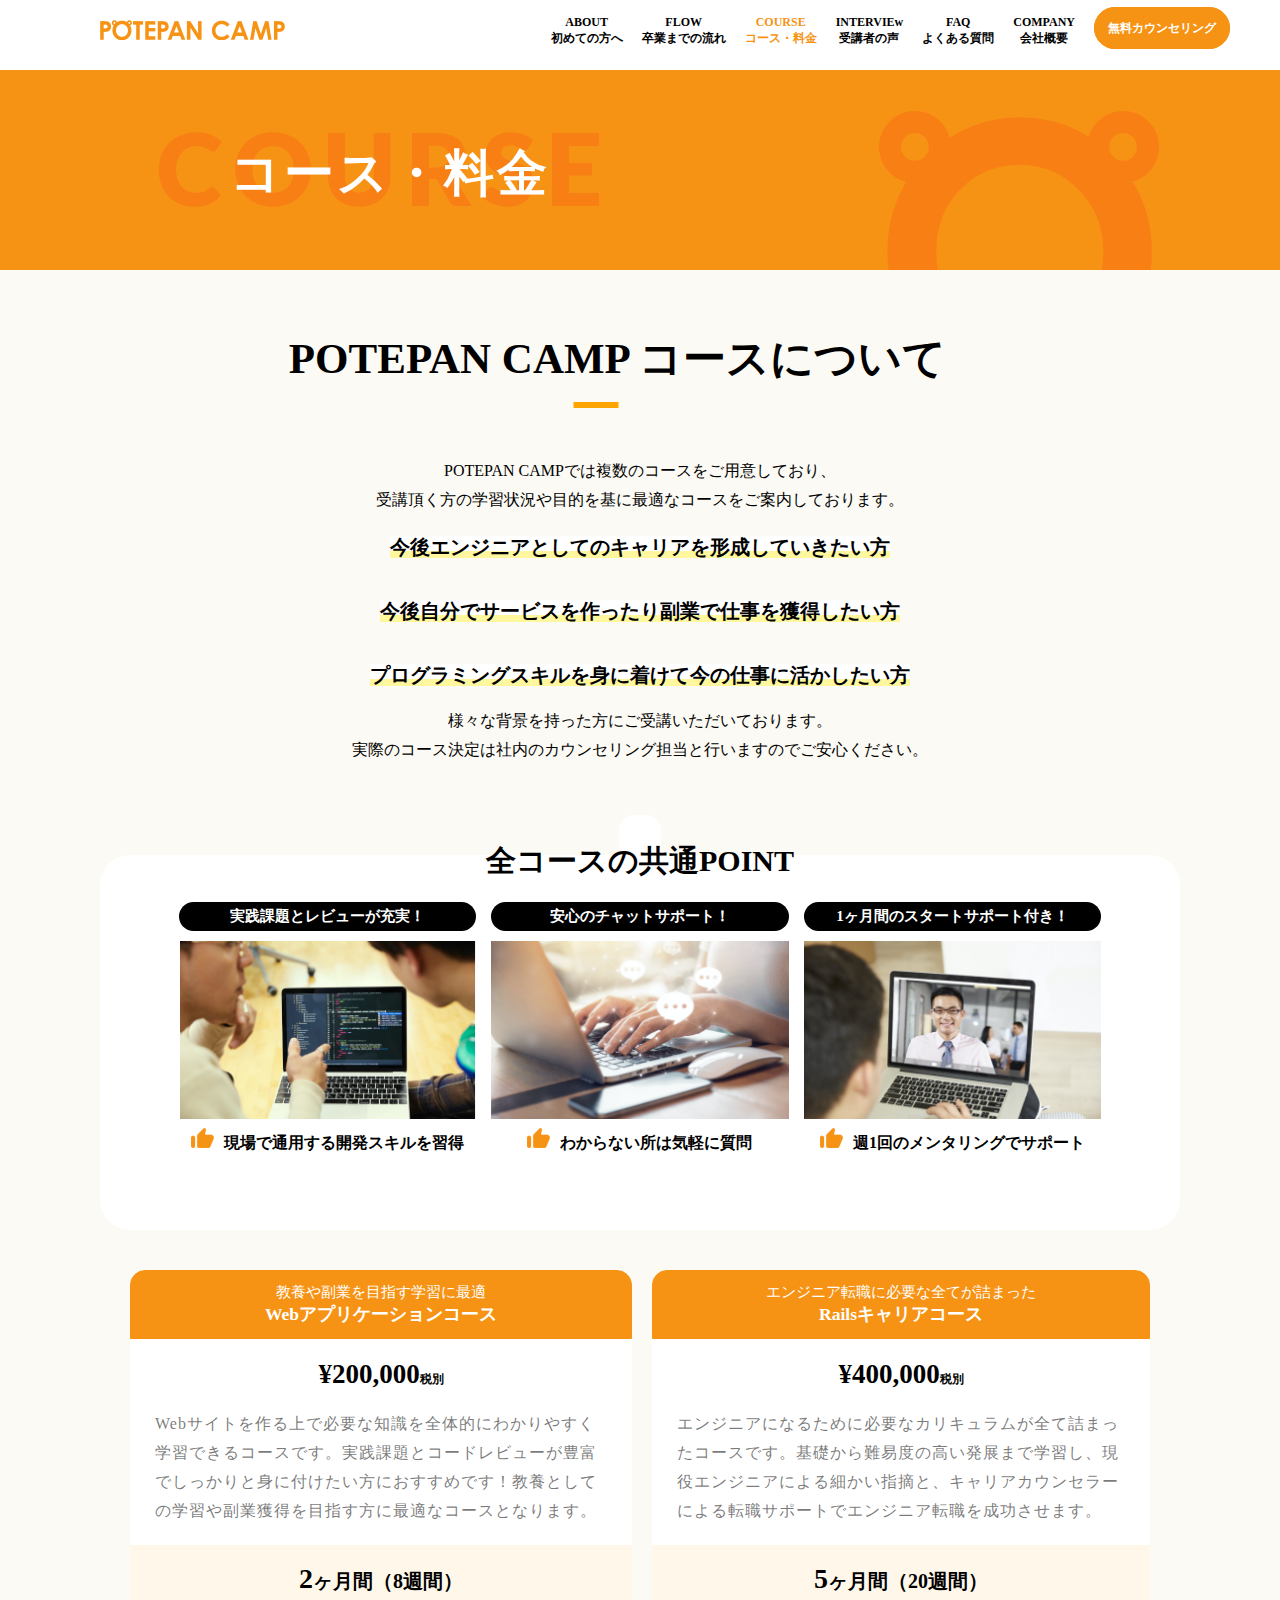
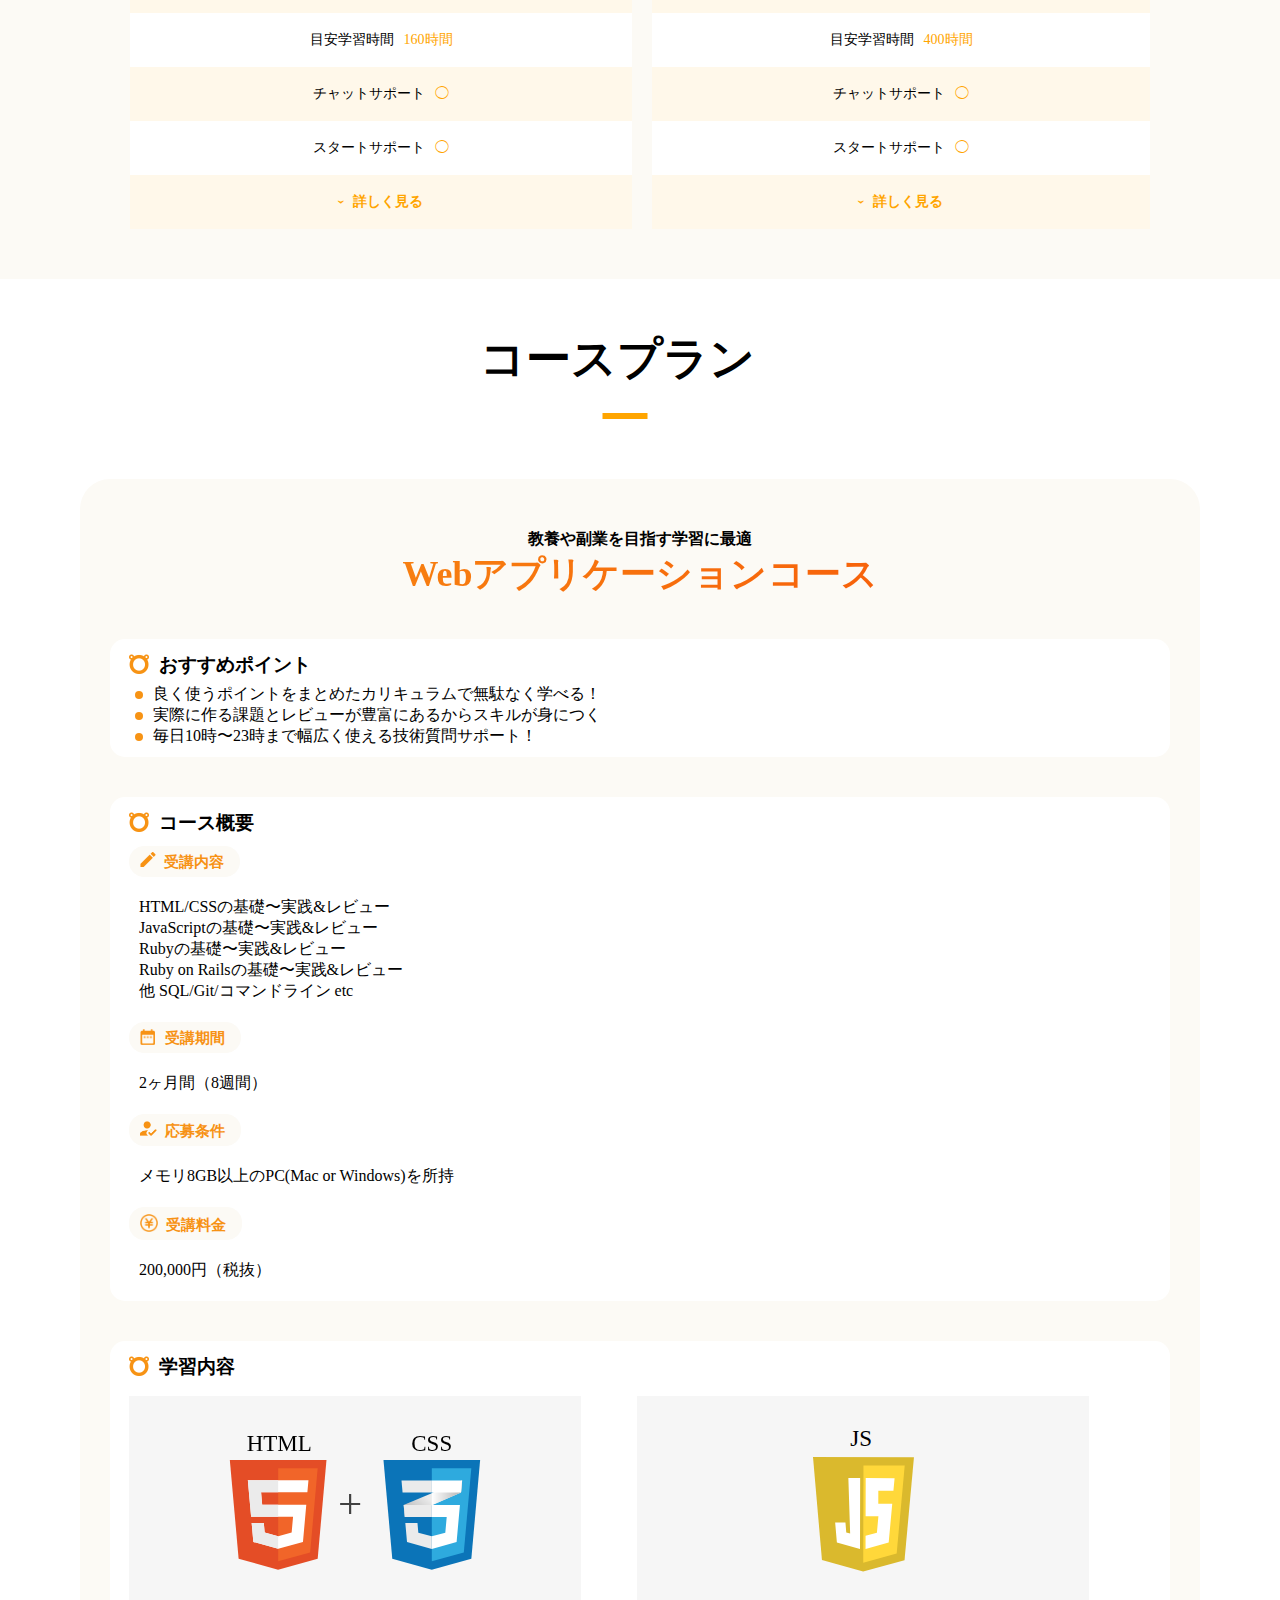
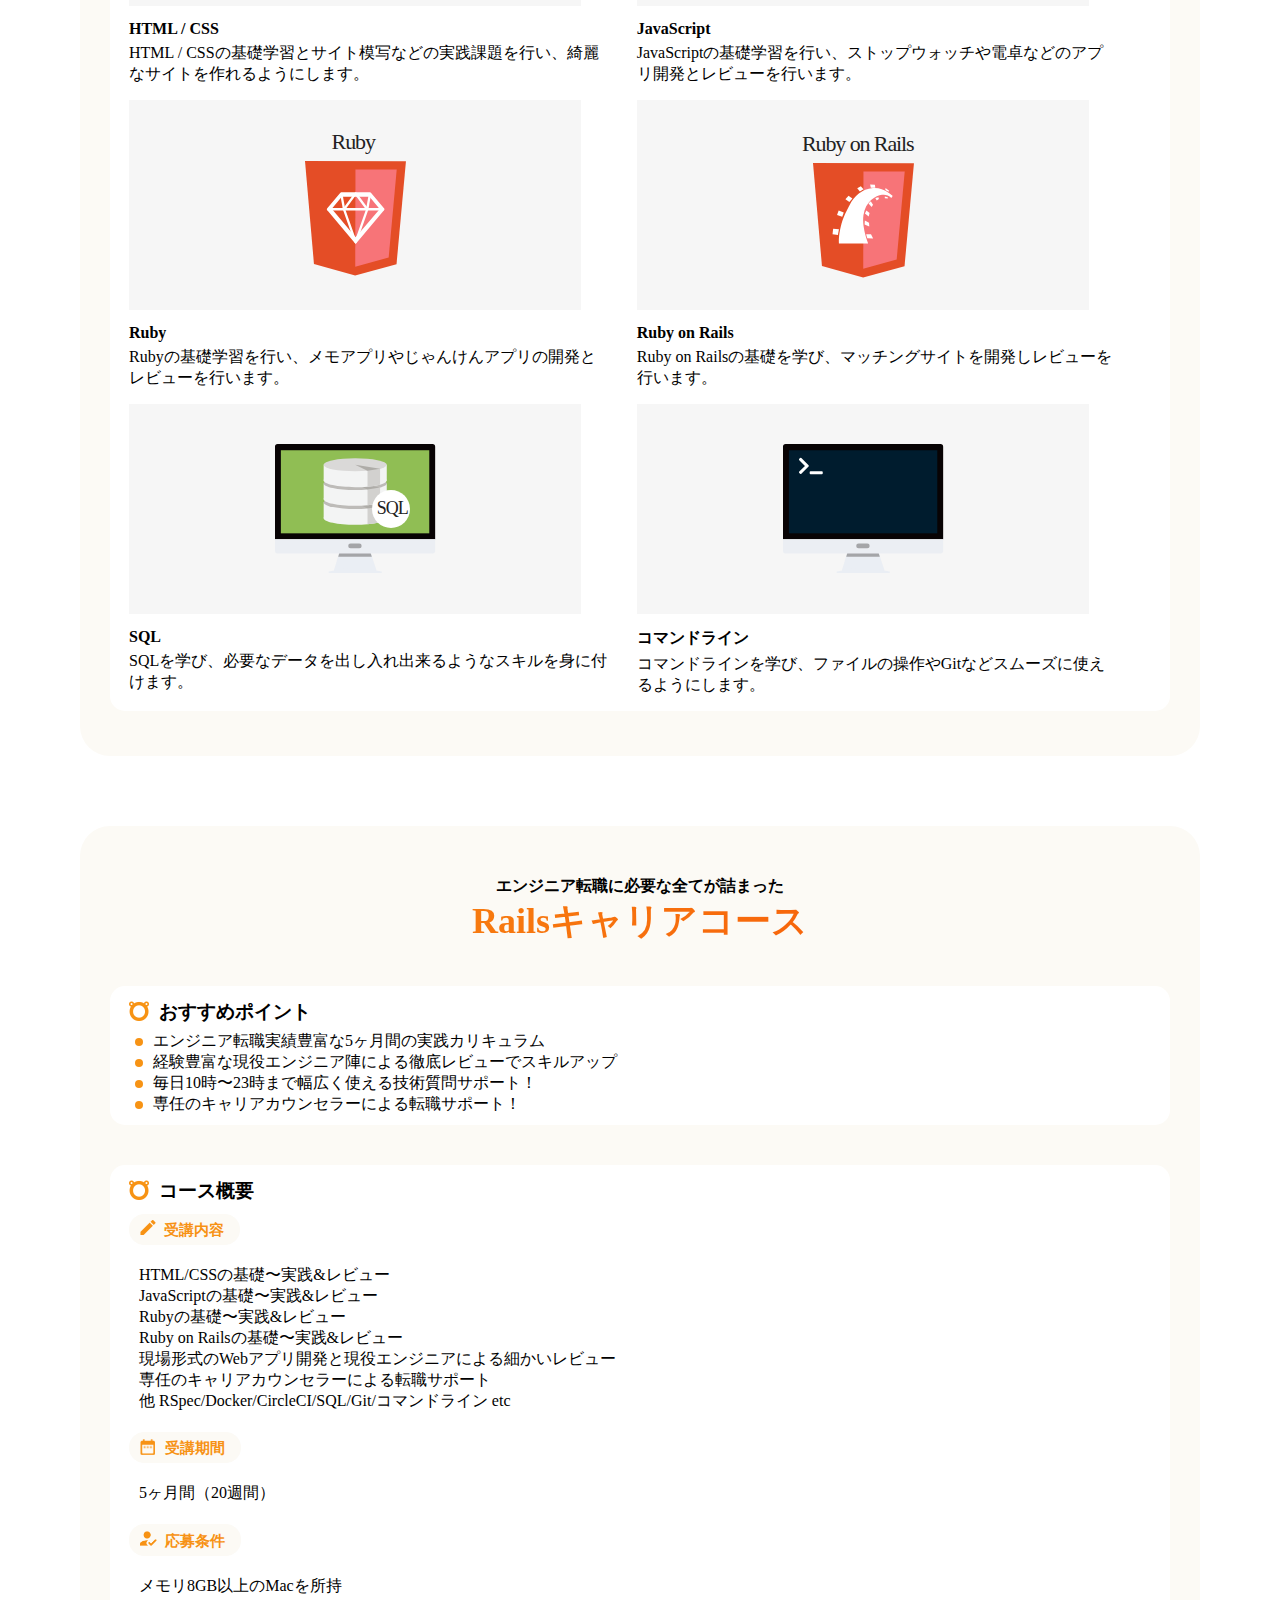
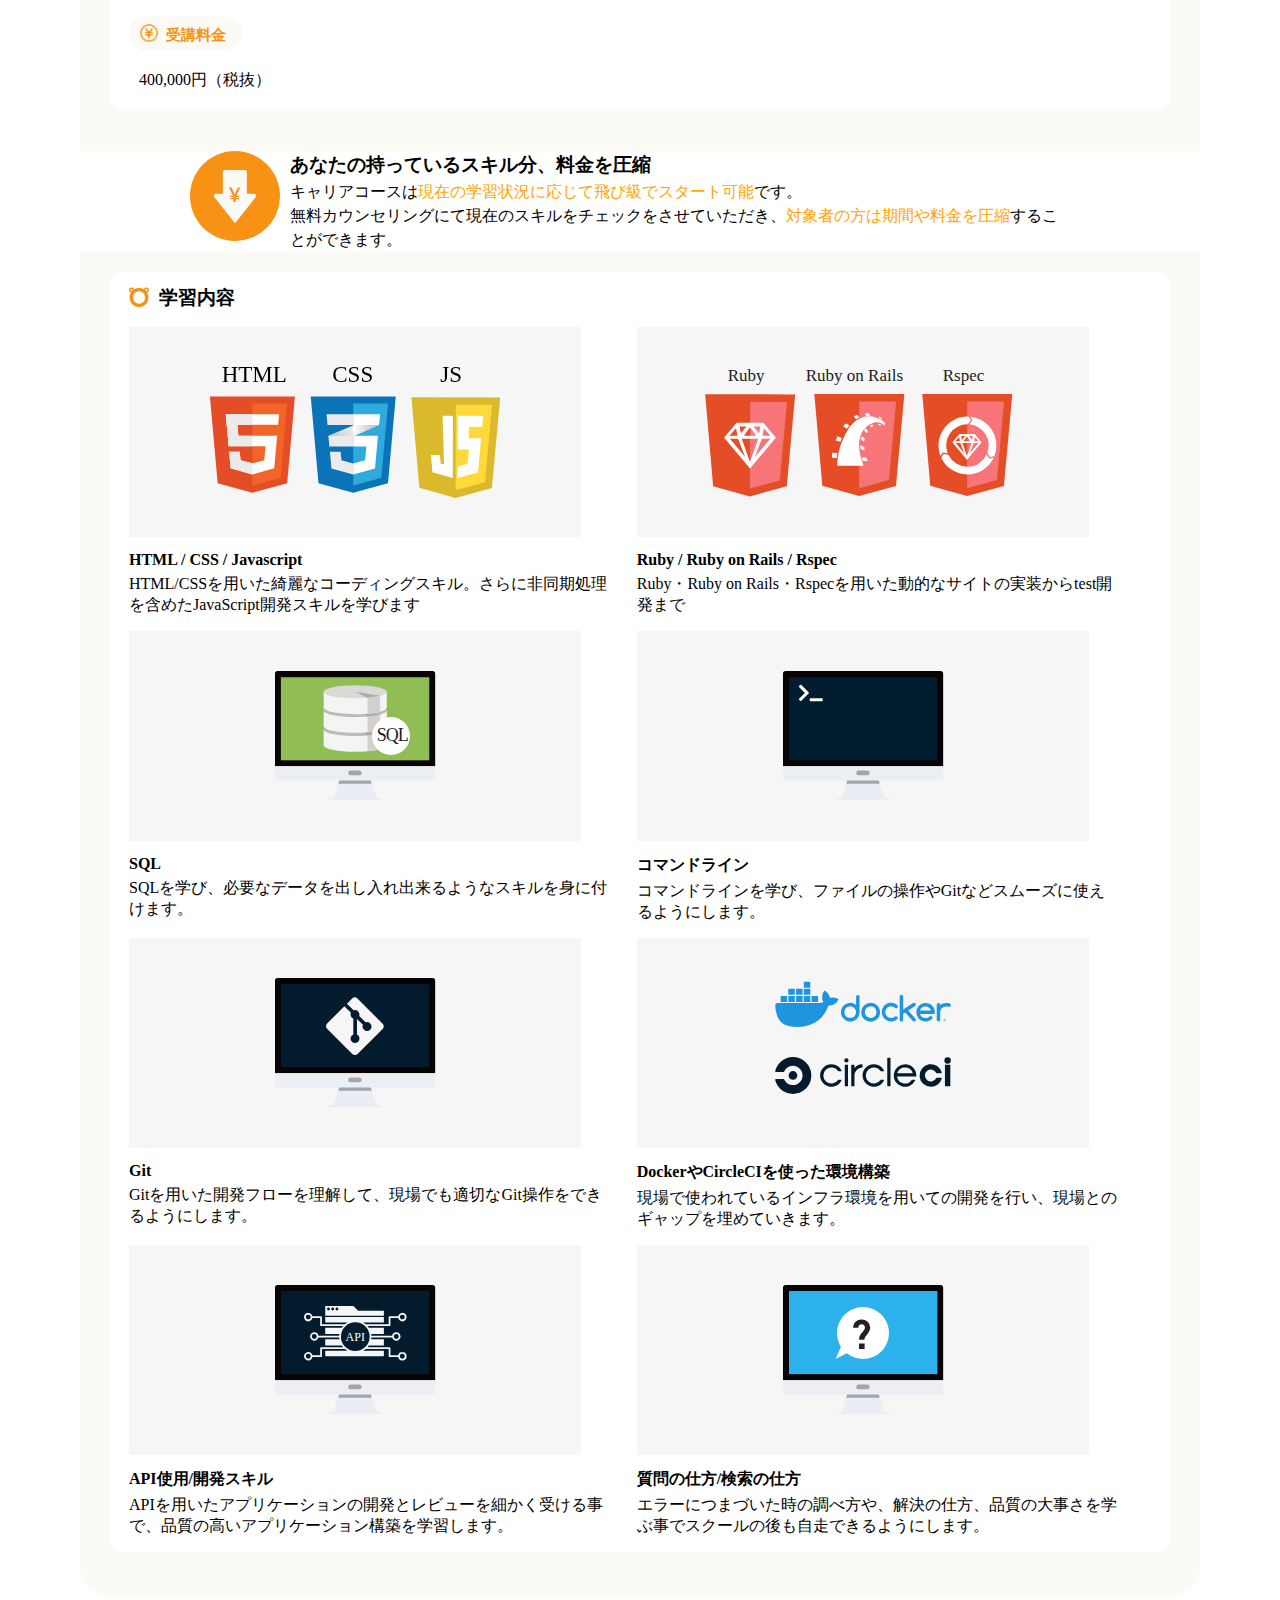
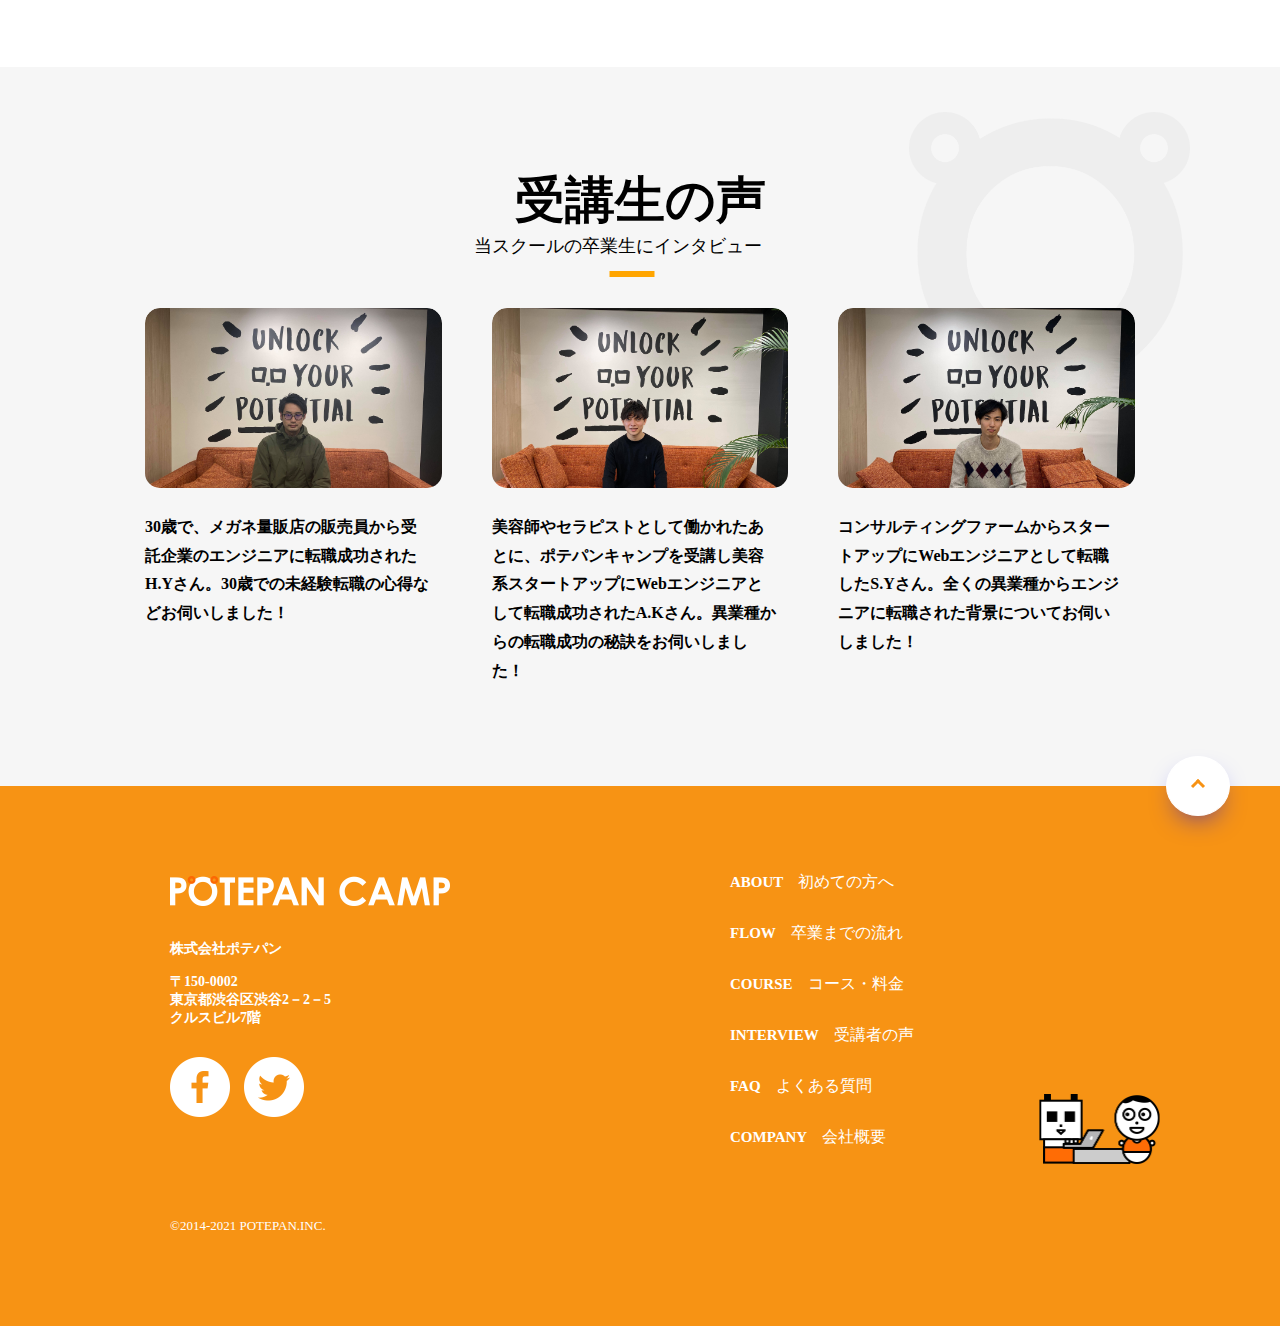
==== commit d6ae6532: "Add files via upload" ====
--- a/potepan課題2/index.html
+++ b/potepan課題2/index.html
@@ -22,7 +22,7 @@
          <ui>
              <li class="hover-a"><a href="https://camp.potepan.com/about/"><span>ABOUT</span><br>初めての方へ</a></li>
              <li class="hover-a"><a href="https://camp.potepan.com/flow/"><span>FLOW</span><br>卒業までの流れ</a></li>
-             <li class="hover-a"><a href="https://camp.potepan.com/course/"><span>COURSE</span><br>コース・料金</a></li>
+             <li class="hover-a orange-t"><a href="https://camp.potepan.com/course/"><span>COURSE</span><br>コース・料金</a></li>
              <li class="hover-a"><a href="https://camp.potepan.com/interview/"><span>INTERVIEw</span><br>受講者の声</a></li>
              <li class="hover-a"><a href="https://camp.potepan.com/faq/"><span>FAQ</span><br>よくある質問</a></li>
              <li class="hover-a"><a href="https://camp.potepan.com/company/"><span>COMPANY</span><br>会社概要</a></li>
--- a/potepan課題2/style.css
+++ b/potepan課題2/style.css
@@ -673,8 +673,6 @@
     opacity: 0.6;
   }
     /* BOX6  拡大サイズ維持*/
-  /* 本家サイトやり方　-失敗-　写真は２枚で構成されhover２枚目が拡大、実行時１枚目が非表示になる */
-     /* imgを外側divで制限をかけはみ出した部分を非表示にする */
      .student-img0{
       width: 100%;
       height: 180px;
@@ -716,7 +714,9 @@
     border-color: white;
   }
        /* 連結方法１ */
-
+.orange-t a{
+color: #f79314;
+}
 
        /* レスポンシブ対応スマホ */
 body {
